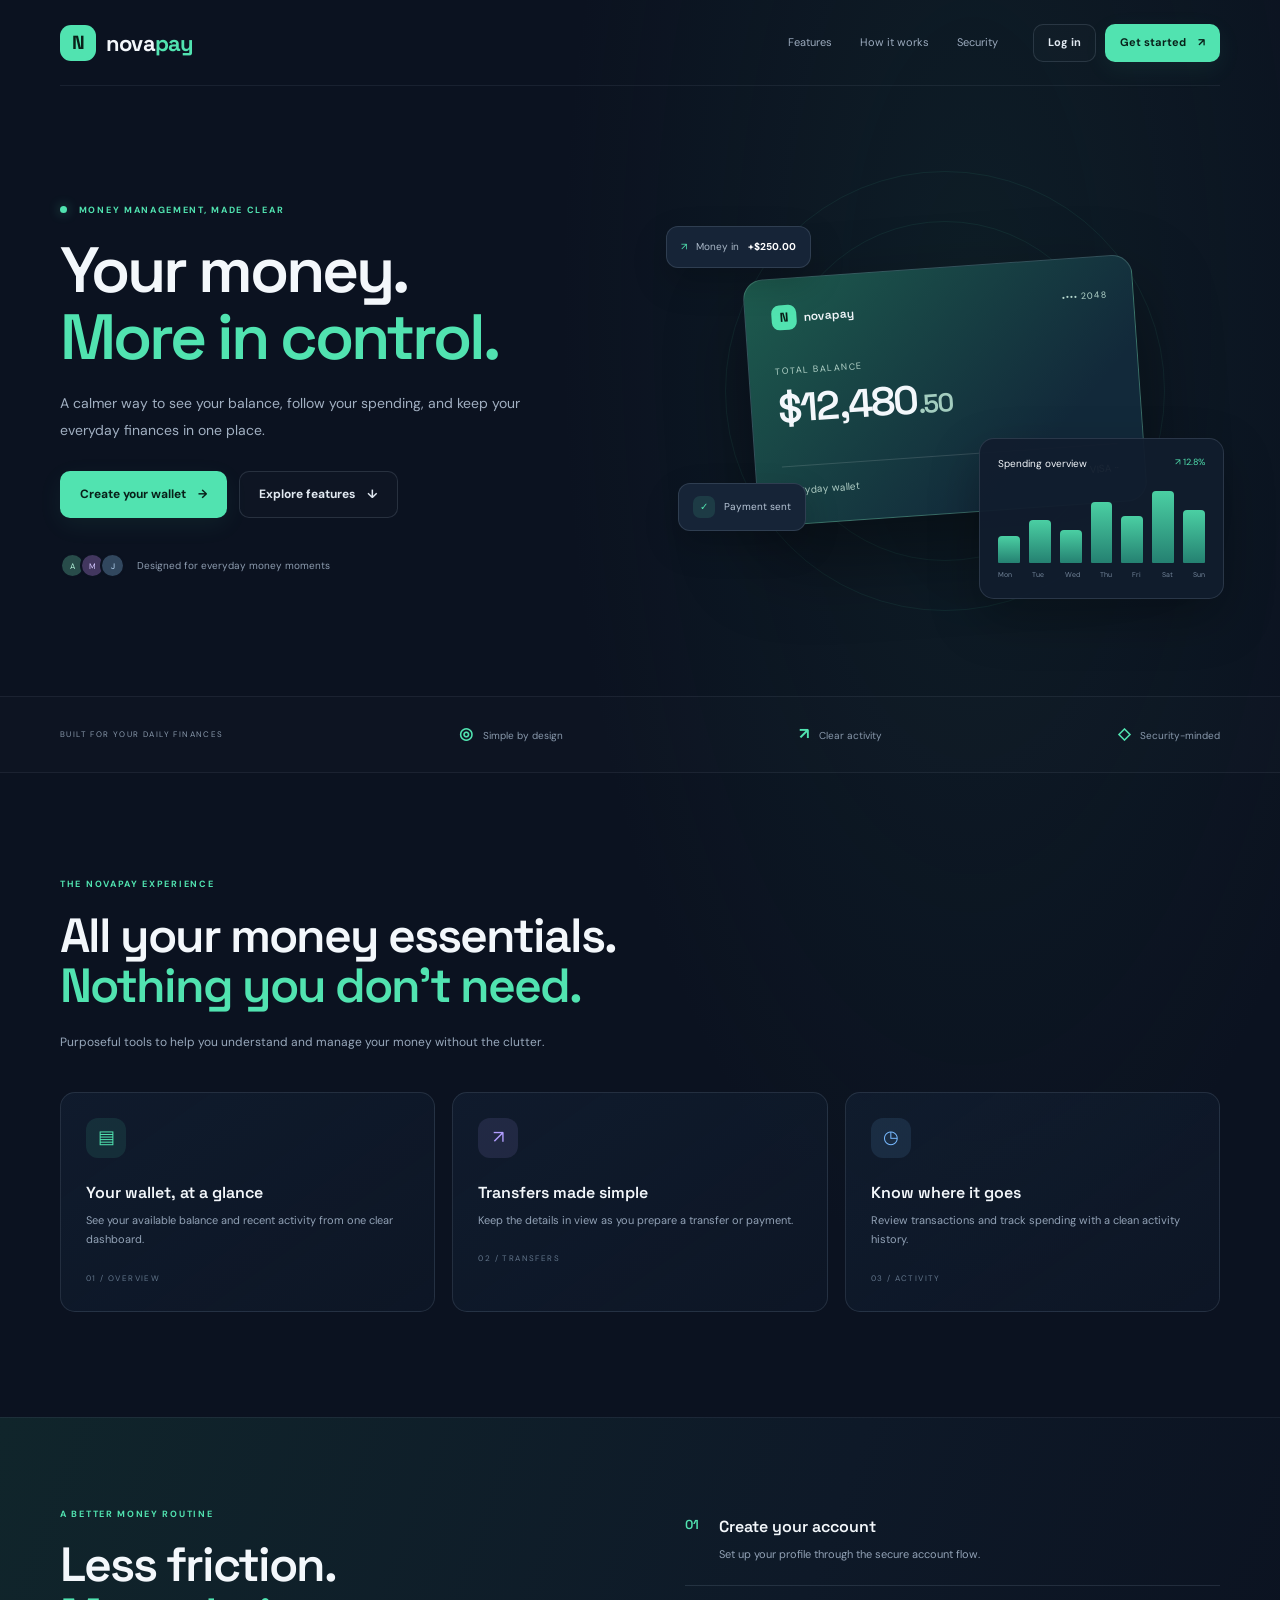
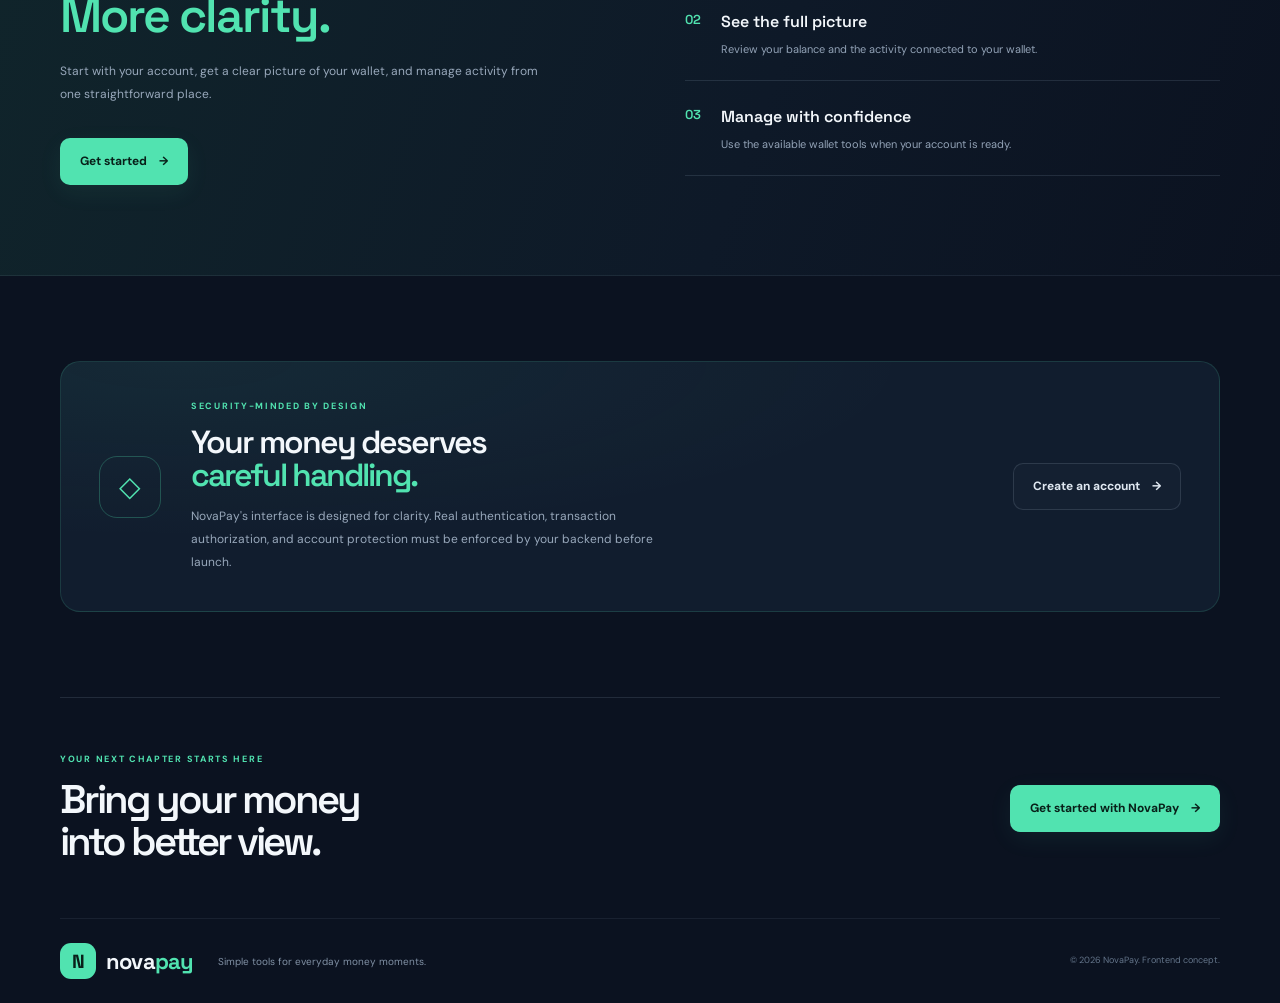
==== index.html @ 2dc11204 "Front end is done i think" ====
<!doctype html>
<html lang="en">
<head>
<meta charset="utf-8"><meta name="viewport" content="width=device-width, initial-scale=1">
<meta name="theme-color" content="#0b1220">
<meta name="description" content="NovaPay — a clearer view of your money.">
<title>NovaPay — Your money, in better view</title>
<link rel="preconnect" href="https://fonts.googleapis.com"><link rel="preconnect" href="https://fonts.gstatic.com" crossorigin>
<link href="https://fonts.googleapis.com/css2?family=DM+Sans:wght@400;500;600;700&family=Space+Grotesk:wght@400;500;600;700&display=swap" rel="stylesheet">
<link rel="stylesheet" href="/style/styles.css">
</head>
<body class="landing-body">
<header class="site-header wrap">
  <a class="brand" href="index.html"><span class="brand-mark">N</span><span>nova<span class="brand-accent">pay</span></span></a>
  <button class="mobile-menu" id="mobileMenu" aria-label="Toggle navigation" aria-expanded="false">☰</button>
  <nav class="site-nav" id="siteNav"><a href="#features">Features</a><a href="#how-it-works">How it works</a><a href="#security">Security</a></nav>
  <div class="header-actions"><a class="btn btn-ghost btn-small" href="/pages/auth.html">Log in</a><a class="btn btn-primary btn-small" href="/pages/auth.html">Get started <span>↗</span></a></div>
</header>
<main>
<section class="hero wrap">
  <div class="hero-copy">
    <div class="eyebrow"><span class="live-dot"></span> MONEY MANAGEMENT, MADE CLEAR</div>
    <h1>Your money.<br><span>More in control.</span></h1>
    <p class="hero-lead">A calmer way to see your balance, follow your spending, and keep your everyday finances in one place.</p>
    <div class="hero-actions"><a class="btn btn-primary" href="auth.html?mode=signup">Create your wallet <span>→</span></a><a class="btn btn-ghost" href="#features">Explore features <span>↓</span></a></div>
    <div class="hero-proof"><div class="avatar-stack"><i>A</i><i>M</i><i>J</i></div><span>Designed for everyday money moments</span></div>
  </div>
  <div class="hero-art" aria-label="Wallet dashboard preview">
    <div class="orbit orbit-a"></div><div class="orbit orbit-b"></div>
    <div class="float-chip chip-one">↗ <span>Money in</span><b>+$250.00</b></div>
    <div class="wallet-preview">
      <div class="wallet-head"><span class="mini-brand"><span class="brand-mark small">N</span> novapay</span><span class="card-chip">•••• 2048</span></div>
      <div class="wallet-label">TOTAL BALANCE</div><div class="wallet-amount">$12,480<span>.50</span></div>
      <div class="wallet-card-bottom"><span>Everyday wallet</span><span>VISA ··</span></div>
    </div>
    <div class="spending-card"><div class="spending-head"><span>Spending overview</span><span class="trend-up">↗ 12.8%</span></div><div class="spending-bars"><i style="height:35%"></i><i style="height:55%"></i><i style="height:42%"></i><i style="height:78%"></i><i style="height:60%"></i><i style="height:92%"></i><i style="height:68%"></i></div><div class="spending-foot"><span>Mon</span><span>Tue</span><span>Wed</span><span>Thu</span><span>Fri</span><span>Sat</span><span>Sun</span></div></div>
    <div class="float-chip chip-two"><span class="tiny-check">✓</span><span>Payment sent</span></div>
  </div>
</section>
<section class="trust-strip"><div class="wrap trust-inner"><span>BUILT FOR YOUR DAILY FINANCES</span><div><b>◎</b> Simple by design</div><div><b>↗</b> Clear activity</div><div><b>◇</b> Security-minded</div></div></section>
<section class="section wrap" id="features">
  <div class="section-heading"><div class="eyebrow">THE NOVAPAY EXPERIENCE</div><h2>All your money essentials.<br><span>Nothing you don't need.</span></h2><p>Purposeful tools to help you understand and manage your money without the clutter.</p></div>
  <div class="feature-grid">
    <article class="feature-card"><div class="feature-icon mint">▤</div><h3>Your wallet, at a glance</h3><p>See your available balance and recent activity from one clear dashboard.</p><span class="feature-number">01 / OVERVIEW</span></article>
    <article class="feature-card"><div class="feature-icon violet">↗</div><h3>Transfers made simple</h3><p>Keep the details in view as you prepare a transfer or payment.</p><span class="feature-number">02 / TRANSFERS</span></article>
    <article class="feature-card"><div class="feature-icon blue">◷</div><h3>Know where it goes</h3><p>Review transactions and track spending with a clean activity history.</p><span class="feature-number">03 / ACTIVITY</span></article>
  </div>
</section>
<section class="how-section" id="how-it-works"><div class="wrap how-grid"><div><div class="eyebrow">A BETTER MONEY ROUTINE</div><h2>Less friction.<br><span>More clarity.</span></h2><p>Start with your account, get a clear picture of your wallet, and manage activity from one straightforward place.</p><a class="btn btn-primary" href="auth.html?mode=signup">Get started <span>→</span></a></div><div class="steps"><div class="step"><span>01</span><div><h3>Create your account</h3><p>Set up your profile through the secure account flow.</p></div></div><div class="step"><span>02</span><div><h3>See the full picture</h3><p>Review your balance and the activity connected to your wallet.</p></div></div><div class="step"><span>03</span><div><h3>Manage with confidence</h3><p>Use the available wallet tools when your account is ready.</p></div></div></div></div></section>
<section class="security-section wrap" id="security"><div class="security-panel"><div class="security-symbol">◇</div><div><div class="eyebrow">SECURITY-MINDED BY DESIGN</div><h2>Your money deserves<br><span>careful handling.</span></h2><p>NovaPay's interface is designed for clarity. Real authentication, transaction authorization, and account protection must be enforced by your backend before launch.</p></div><a class="btn btn-ghost" href="auth.html?mode=signup">Create an account <span>→</span></a></div></section>
<section class="cta-section wrap"><div><div class="eyebrow">YOUR NEXT CHAPTER STARTS HERE</div><h2>Bring your money<br>into better view.</h2></div><a class="btn btn-primary" href="auth.html?mode=signup">Get started with NovaPay <span>→</span></a></section>
</main>
<footer class="site-footer wrap"><a class="brand" href="index.html"><span class="brand-mark">N</span><span>nova<span class="brand-accent">pay</span></span></a><p>Simple tools for everyday money moments.</p><span>© <span data-year></span> NovaPay. Frontend concept.</span></footer>
<script>document.querySelectorAll("[data-year]").forEach(n=>n.textContent=new Date().getFullYear());const menu=document.querySelector("#mobileMenu"),nav=document.querySelector("#siteNav");menu?.addEventListener("click",()=>{const open=nav.classList.toggle("open");menu.setAttribute("aria-expanded",String(open));});</script>
</body></html>
---- style/styles.css ----
/* NovaPay shared UI — dark fintech */
:root{color-scheme:dark;--bg:#0b1220;--panel:#111d2e;--panel2:#142338;--line:rgba(185,204,228,.13);--text:#f3f7fb;--muted:#91a0b3;--mint:#51e3b0;--violet:#b29eff;--blue:#78baff;--font:"DM Sans",sans-serif;--display:"Space Grotesk",sans-serif}
*{box-sizing:border-box}html{scroll-behavior:smooth;background:var(--bg)}body{margin:0;background:var(--bg);color:var(--text);font:14px/1.55 var(--font)}a{color:inherit;text-decoration:none}button,input,textarea,select{font:inherit}button{cursor:pointer}button:focus-visible,a:focus-visible,input:focus-visible,select:focus-visible,textarea:focus-visible{outline:2px solid var(--mint);outline-offset:3px}p{margin-top:0}.wrap{width:min(1160px,calc(100% - 48px));margin-inline:auto}.brand{display:inline-flex;align-items:center;gap:10px;font:700 22px var(--display);letter-spacing:-.8px;white-space:nowrap}.brand-mark{display:grid;place-items:center;width:36px;height:36px;border-radius:11px;background:var(--mint);color:#092019;font:700 19px var(--display)}.brand-mark.small{width:25px;height:25px;border-radius:8px;font-size:13px}.brand-accent,.accent{color:var(--mint)}.btn{display:inline-flex;align-items:center;justify-content:center;gap:12px;min-height:47px;padding:0 19px;border:1px solid transparent;border-radius:10px;font-size:12px;font-weight:700;transition:transform .2s,background .2s,border-color .2s}.btn:hover{transform:translateY(-1px)}.btn-primary{background:var(--mint);color:#082019;box-shadow:0 7px 24px #51e3b012}.btn-primary:hover{background:#75f0c6}.btn-ghost{border-color:#b9cce426;background:#ffffff04;color:#e0e8f1}.btn-ghost:hover{border-color:#51e3b066;background:#51e3b00b}.btn-small{min-height:38px;padding-inline:14px;font-size:11px}.btn-full{width:100%}.eyebrow{color:var(--mint);font-size:9px;font-weight:700;letter-spacing:1.7px}.live-dot{display:inline-block;width:7px;height:7px;margin-right:8px;border-radius:50%;background:var(--mint);box-shadow:0 0 12px #51e3b077}.muted{color:var(--muted)}.small{font-size:9px}.grow{flex:1;min-width:0}.thin-line{height:1px;background:var(--line);margin:18px 0}.positive{color:var(--mint)!important}
/* Landing */
.landing-body{background:radial-gradient(ellipse at 76% 12%,#1a4a4033,transparent 30%),var(--bg)}.site-header{display:flex;align-items:center;gap:35px;min-height:86px;border-bottom:1px solid #b9cce414}.site-nav{display:flex;align-items:center;gap:28px;margin-left:auto}.site-nav a{color:#9baabd;font-size:11px}.site-nav a:hover{color:#fff}.header-actions{display:flex;gap:9px}.mobile-menu{display:none;border:0;background:transparent;color:white;font-size:20px}.hero{display:grid;grid-template-columns:1fr 1fr;align-items:center;gap:60px;min-height:610px;padding-block:75px}.hero-copy{position:relative;z-index:1}.hero h1,.section-heading h2,.how-grid h2,.security-panel h2,.cta-section h2{margin:19px 0;font:600 clamp(43px,5vw,67px)/1.05 var(--display);letter-spacing:-3px}.hero h1 span,.section-heading h2 span,.how-grid h2 span,.security-panel h2 span{color:var(--mint)}.hero-lead{max-width:470px;color:#a1afc1;font-size:14px;line-height:1.9}.hero-actions{display:flex;flex-wrap:wrap;gap:12px;margin-top:28px}.hero-proof{display:flex;align-items:center;gap:12px;margin-top:35px;color:#8d9caf;font-size:10px}.avatar-stack{display:flex;padding-left:5px}.avatar-stack i{display:grid;place-items:center;width:25px;height:25px;margin-left:-5px;border:2px solid var(--bg);border-radius:50%;background:#284c4a;color:#b8f7df;font-size:8px;font-style:normal}.avatar-stack i:nth-child(2){background:#42375f;color:#d4c8ff}.avatar-stack i:nth-child(3){background:#31475e;color:#c2e2ff}.hero-art{position:relative;min-height:420px;display:flex;align-items:center;justify-content:center}.orbit{position:absolute;border:1px solid #51e3b014;border-radius:50%;aspect-ratio:1}.orbit-a{width:440px}.orbit-b{width:340px}.wallet-preview{position:relative;z-index:2;width:min(390px,90%);padding:26px;border:1px solid #beffea30;border-radius:20px;background:linear-gradient(135deg,#1d5b4e,#12293a 75%);box-shadow:0 35px 80px #0006;transform:rotate(-4deg)}.wallet-head,.wallet-card-bottom,.spending-head{display:flex;align-items:center;justify-content:space-between}.mini-brand{display:flex;align-items:center;gap:7px;font:600 12px var(--display)}.card-chip{color:#b5d7cd;font-size:9px;letter-spacing:1px}.wallet-label{margin-top:35px;color:#b2d2c8;font-size:9px;letter-spacing:1.5px}.wallet-amount{margin-top:4px;font:600 40px var(--display);letter-spacing:-1.7px}.wallet-amount span{color:#a3cdbf;font-size:26px}.wallet-card-bottom{margin-top:32px;padding-top:16px;border-top:1px solid #ffffff22;color:#b1cfc6;font-size:10px}.spending-card{position:absolute;z-index:3;right:-4px;bottom:2px;width:245px;padding:17px 18px;border:1px solid #b9cce426;border-radius:15px;background:#111d2ef2;box-shadow:0 20px 50px #0004}.spending-head{font-size:10px}.trend-up{color:var(--mint);font-size:9px}.spending-bars{display:flex;align-items:end;gap:9px;height:78px;margin-top:14px}.spending-bars i{flex:1;border-radius:4px 4px 1px 1px;background:linear-gradient(#51e3b0,#278c79);opacity:.9}.spending-foot{display:flex;justify-content:space-between;margin-top:7px;color:#73859a;font-size:7px}.float-chip{position:absolute;z-index:4;display:flex;align-items:center;gap:9px;padding:12px 14px;border:1px solid #b9cce426;border-radius:12px;background:#162437;box-shadow:0 14px 35px #0003;font-size:10px}.chip-one{top:45px;left:-4px;color:var(--mint)}.chip-one span{color:#aab8c8}.chip-one b{color:#fff}.chip-two{bottom:70px;left:8px;color:#b9c7d8}.tiny-check{display:grid;place-items:center;width:22px;height:22px;border-radius:7px;background:#51e3b01f;color:var(--mint)}.trust-strip{border-block:1px solid #b9cce414;background:#ffffff02}.trust-inner{display:flex;align-items:center;justify-content:space-between;gap:20px;min-height:75px;color:#8999ac;font-size:10px}.trust-inner>span{font-size:8px;letter-spacing:1.4px}.trust-inner b{margin-right:7px;color:var(--mint);font-size:16px}.section{padding-block:105px}.section-heading{max-width:620px;margin-bottom:38px}.section-heading h2,.how-grid h2,.security-panel h2{font-size:clamp(34px,4vw,48px);letter-spacing:-2px}.section-heading p,.how-grid>div>p,.security-panel p{max-width:500px;color:#98a8bb;font-size:12px;line-height:1.9}.feature-grid{display:grid;grid-template-columns:repeat(3,1fr);gap:17px}.feature-card{min-height:220px;padding:25px;border:1px solid var(--line);border-radius:15px;background:linear-gradient(145deg,#14233888,#111d2e66)}.feature-icon{display:grid;place-items:center;width:40px;height:40px;margin-bottom:24px;border-radius:12px;font-size:18px}.mint{background:#51e3b01b;color:var(--mint)}.violet{background:#b29eff1d;color:var(--violet)}.blue{background:#78baff1c;color:var(--blue)}.feature-card h3,.step h3{margin:0 0 8px;font:600 16px var(--display)}.feature-card p,.step p{color:#92a2b6;font-size:11px;line-height:1.8}.feature-number{display:block;margin-top:22px;color:#62758a;font-size:8px;letter-spacing:1.4px}.how-section{padding-block:90px;background:linear-gradient(110deg,#10252b,#0e1928 60%,#0b1220);border-block:1px solid #b9cce414}.how-grid{display:grid;grid-template-columns:1fr 1fr;gap:90px;align-items:center}.how-grid>div>.btn{margin-top:20px}.steps{display:grid;gap:25px}.step{display:flex;gap:20px;padding-bottom:20px;border-bottom:1px solid var(--line)}.step>span{color:var(--mint);font:600 13px var(--display)}.step p{margin-bottom:0}.security-section{padding-block:85px}.security-panel{display:flex;align-items:center;gap:30px;padding:38px;border:1px solid #51e3b025;border-radius:20px;background:radial-gradient(ellipse at 10% 0%,#51e3b010,transparent 50%),#111d2e}.security-symbol{display:grid;place-items:center;flex:0 0 62px;height:62px;border:1px solid #51e3b044;border-radius:18px;color:var(--mint);font-size:28px}.security-panel>div:nth-child(2){flex:1}.security-panel h2{margin:12px 0;font-size:32px}.security-panel p{margin-bottom:0}.security-panel>.btn{white-space:nowrap}.cta-section{display:flex;align-items:center;justify-content:space-between;gap:30px;padding-block:55px;border-top:1px solid var(--line)}.cta-section h2{margin:12px 0 0;font-size:40px}.site-footer{display:flex;align-items:center;gap:25px;min-height:85px;border-top:1px solid #b9cce414}.site-footer p{margin:0;color:#8191a5;font-size:10px}.site-footer>span{margin-left:auto;color:#64758a;font-size:9px}
/* Auth */
.auth-body{min-height:100vh;background:radial-gradient(ellipse at 20% 30%,#1c4a402b,transparent 35%),var(--bg)}.auth-layout{display:grid;grid-template-columns:minmax(350px,.9fr) 1.1fr;min-height:100vh}.auth-aside{position:relative;display:flex;flex-direction:column;justify-content:space-between;overflow:hidden;padding:38px clamp(28px,5vw,76px);border-right:1px solid var(--line);background:linear-gradient(145deg,#10252b,#0e1928 58%,#0b1220)}.auth-aside:after{content:"";position:absolute;width:420px;height:420px;right:-260px;top:25%;border:1px solid #51e3b018;border-radius:50%;box-shadow:0 0 0 60px #51e3b006,0 0 0 120px #51e3b004}.auth-aside-copy{position:relative;z-index:1;margin:55px 0 30px}.auth-aside h1{margin:20px 0;font:600 clamp(38px,4.1vw,55px)/1.07 var(--display);letter-spacing:-2.5px}.auth-aside h1 span{color:var(--mint)}.auth-aside-copy p{max-width:340px;color:#9aaabd;font-size:12px;line-height:1.9}.auth-preview{position:relative;z-index:1;max-width:430px;width:100%;margin:0 auto 25px;padding:22px;border:1px solid #beffea2a;border-radius:17px;background:linear-gradient(135deg,#1c5b4db3,#112230e6);box-shadow:0 25px 70px #0003}.preview-row{display:flex;align-items:center;justify-content:space-between;color:#c6e9dd;font-size:8px;font-weight:700;letter-spacing:1.2px}.demo-tag{padding:4px 7px;border:1px solid #ffffff1a;border-radius:20px;color:#9eb5ae;font-size:7px}.small-gap{margin-top:24px;color:#a6c7bd;font-size:10px}.preview-balance{margin-top:4px;font:600 33px var(--display);letter-spacing:-1.4px}.preview-balance span{color:#9bcbbb;font-size:22px}.transaction-row{display:flex;align-items:center;gap:10px;padding:10px 0}.round-icon{display:grid;place-items:center;width:31px;height:31px;border-radius:9px;font-size:15px}.round-icon.green{background:#51e3b01e;color:var(--mint)}.round-icon.purple{background:#b29eff20;color:#c0adff}.transaction-row b,.transaction-row small,.aside-note b,.aside-note small{display:block}.transaction-row b{font-size:10px}.transaction-row small{margin-top:2px;color:#8fa69f;font-size:8px}.transaction-row strong{font-size:10px}.aside-note{position:relative;z-index:1;display:flex;align-items:center;gap:10px}.verified{display:grid;place-items:center;width:30px;height:30px;border:1px solid #51e3b044;border-radius:50%;color:var(--mint)}.aside-note b{font-size:10px}.aside-note small{margin-top:3px;color:#82958f;font-size:9px}.auth-main{display:flex;flex-direction:column;align-items:center;justify-content:center;padding:35px clamp(22px,5vw,75px) 20px}.auth-top{display:flex;justify-content:space-between;gap:12px;width:100%;max-width:410px;margin:0 auto 24px;color:#8292a7;font-size:9px;font-weight:700;letter-spacing:1.1px}.auth-top a{color:#a6b5c7;font-size:10px;font-weight:500;letter-spacing:0}.auth-box{width:100%;max-width:410px;margin:auto 0}.auth-tabs{display:grid;grid-template-columns:1fr 1fr;gap:5px;padding:5px;margin-bottom:28px;border:1px solid #b9cce414;border-radius:12px;background:#ffffff06}.auth-tab{min-height:39px;border:0;border-radius:8px;background:transparent;color:#8797aa;font-size:11px;font-weight:600}.auth-tab.active{background:#1b2c40;color:#f4f8fc}.auth-box h2{margin:0 0 8px;font:600 32px/1.15 var(--display);letter-spacing:-1.4px}.form-intro{margin-bottom:23px;font-size:11px}.auth-box form>label,.auth-box form>.label-row label{display:block;margin:14px 0 7px;color:#d5deea;font-size:10px;font-weight:600}.label-row{display:flex;align-items:center;justify-content:space-between;margin-top:13px}.label-row label{margin:0 0 7px!important}.text-button{padding:0;border:0;background:transparent;color:var(--mint);font-size:9px;font-weight:600}.text-button:hover{text-decoration:underline}.field{display:flex;align-items:center;gap:10px;min-height:46px;padding:0 12px;border:1px solid #b9cce426;border-radius:9px;background:#ffffff05}.field:focus-within{border-color:#51e3b0a6;box-shadow:0 0 0 3px #51e3b012}.field>span{width:15px;color:#8497ab;text-align:center}.field input{width:100%;min-width:0;border:0;outline:0;background:transparent;color:#f1f6fb;font-size:11px}.field input::placeholder{color:#64758a}.reveal-button{border:0;background:transparent;color:#9baabd;font-size:9px}.check-label{display:flex;align-items:center;gap:9px;margin:16px 0;color:#9baabd;font-size:10px;cursor:pointer}.check-label input{accent-color:var(--mint)}.check-label a{color:var(--mint)}.check-label.terms{align-items:flex-start;line-height:1.7}.check-label.terms input{margin-top:4px}.field-hint{display:block;margin-top:5px;color:#72849a;font-size:9px}.auth-switch{margin:19px 0 0;text-align:center;color:#8e9db0;font-size:10px}.security-caption{display:flex;justify-content:center;gap:7px;margin-top:25px;color:#75869b;font-size:9px}.security-caption:first-letter{color:var(--mint)}.demo-disclaimer{max-width:330px;margin:10px auto 0;text-align:center;color:#63748a;font-size:8px;line-height:1.6}.form-message{display:none;margin-top:11px;padding:10px 12px;border:1px solid #51e3b033;border-radius:8px;background:#51e3b00f;color:#a9f4d8;font-size:10px;line-height:1.6}.form-message.show{display:block}.form-message.error{border-color:#ff838340;background:#ff646410;color:#ffb4b4}.auth-footer{display:flex;justify-content:space-between;gap:15px;width:100%;max-width:410px;margin-top:30px;padding-top:15px;border-top:1px solid #b9cce414;color:#63748a;font-size:9px}.auth-footer span:last-child{margin-left:auto}
/* Dashboard */
.app-body{min-height:100vh;background:#0b1220}.app-shell{display:grid;grid-template-columns:238px minmax(0,1fr);min-height:100vh}.sidebar{position:sticky;top:0;display:flex;flex-direction:column;height:100vh;padding:25px 15px 14px;border-right:1px solid var(--line);background:#0d1726;z-index:20}.sidebar-brand{padding:0 10px 32px;font-size:20px}.workspace-label{padding:0 12px 10px;color:#63758b;font-size:8px;font-weight:700;letter-spacing:1.5px}.side-nav{display:flex;flex-direction:column;gap:4px}.side-link{display:flex;align-items:center;gap:12px;width:100%;min-height:42px;padding:0 12px;border:1px solid transparent;border-radius:9px;background:transparent;color:#93a2b5;text-align:left;font-size:11px}.side-link>span{width:17px;color:#8294a9;text-align:center;font-size:15px}.side-link:hover{background:#ffffff05;color:#fff}.side-link.active{border-color:#51e3b018;background:#51e3b00d;color:var(--mint)}.side-link.active>span{color:var(--mint)}.side-spacer{margin-top:26px}.sidebar-bottom{margin-top:auto}.support-card{margin:0 3px 18px;padding:14px;border:1px solid #b9cce414;border-radius:12px;background:#ffffff03}.support-icon{display:grid;place-items:center;width:27px;height:27px;margin-bottom:10px;border-radius:8px;background:#b29eff1b;color:var(--violet)}.support-card b{font-size:10px}.support-card p{margin:5px 0 10px;color:#8393a7;font-size:9px;line-height:1.7}.support-card button{padding:0;border:0;background:transparent;color:var(--mint);font-size:9px}.profile-mini{display:flex;align-items:center;gap:9px;width:100%;padding:12px 5px;border:0;border-top:1px solid var(--line);background:transparent;color:#e7edf5;text-align:left}.profile-avatar,.top-avatar{display:grid;place-items:center;flex-shrink:0;width:31px;height:31px;border-radius:50%;background:#244d46;color:var(--mint);font-size:10px;font-weight:700}.profile-mini b,.profile-mini small{display:block;overflow:hidden;text-overflow:ellipsis;white-space:nowrap}.profile-mini b{font-size:10px}.profile-mini small{margin-top:2px;color:#718198;font-size:8px}.profile-mini>span:last-child{color:#8292a7}.logout-link{min-height:35px;font-size:10px}.app-main{min-width:0}.app-topbar{position:sticky;top:0;z-index:10;display:flex;align-items:center;justify-content:space-between;min-height:67px;padding:0 32px;border-bottom:1px solid var(--line);background:#0b1220eF;backdrop-filter:blur(16px)}.breadcrumb{color:#8292a7;font-size:10px}.breadcrumb span{padding:0 8px;color:#4e6076}.breadcrumb b{color:#e0e8f1;font-weight:600}.topbar-actions{display:flex;align-items:center;gap:14px}.environment-pill{display:flex;align-items:center;gap:6px;padding:6px 9px;border:1px solid #b9cce41a;border-radius:20px;color:#92a2b6;font-size:7px;font-weight:700;letter-spacing:.8px}.environment-pill i,.status-dot-small{display:inline-block;width:5px;height:5px;border-radius:50%;background:#e8c16b}.icon-button{position:relative;display:grid;place-items:center;width:31px;height:31px;border:1px solid #b9cce41b;border-radius:9px;background:#ffffff03;color:#aab8c9}.notification-dot{position:absolute;top:6px;right:6px;width:5px;height:5px;border-radius:50%;background:var(--mint)}.top-avatar{border:0}.mobile-sidebar-toggle{display:none}.app-content{max-width:1500px;margin:auto;padding:32px}.page-panel{display:none;animation:fadein .2s ease}.page-panel.active{display:block}@keyframes fadein{from{opacity:.5;transform:translateY(3px)}to{opacity:1;transform:translateY(0)}}.page-heading{display:flex;align-items:center;justify-content:space-between;gap:20px;margin-bottom:26px}.page-heading h1{margin:8px 0 5px;font:600 clamp(27px,3vw,34px)/1.15 var(--display);letter-spacing:-1.5px}.page-heading p{margin:0;font-size:11px}.balance-grid{display:grid;grid-template-columns:1.35fr 1fr 1fr;gap:15px}.balance-card,.stat-card,.panel{border:1px solid var(--line);border-radius:14px;background:linear-gradient(145deg,#111d2e,#101a2a)}.main-balance{position:relative;overflow:hidden;min-height:195px;padding:22px;background:radial-gradient(ellipse at 90% 0%,#51e3b020,transparent 45%),linear-gradient(130deg,#143a36,#132538)}.card-label{position:relative;z-index:1;color:#b4c9c4;font-size:8px;font-weight:700;letter-spacing:1.2px}.balance-menu{float:right;color:#abc3ba}.balance-value{position:relative;z-index:1;margin-top:20px;font:600 clamp(28px,3vw,37px) var(--display);letter-spacing:-1.5px}.balance-change{position:relative;z-index:1;display:flex;gap:8px;margin-top:9px;color:#a4bbb4;font-size:9px}.balance-change span:first-child{color:var(--mint)}.balance-card-bottom{position:absolute;z-index:1;right:22px;bottom:19px;left:22px;display:flex;justify-content:space-between;color:#a5bdb5;font-size:9px}.account-chip{letter-spacing:1px}.balance-decoration{position:absolute;right:-55px;bottom:-130px;width:250px;height:250px;border:1px solid #51e3b016;border-radius:50%;box-shadow:0 0 0 30px #51e3b008,0 0 0 60px #51e3b005}.stat-card{position:relative;overflow:hidden;min-height:195px;padding:20px}.stat-top{display:flex;align-items:center;justify-content:space-between;color:#9baabd;font-size:10px}.stat-icon{display:grid;place-items:center;width:30px;height:30px;border-radius:9px;font-size:15px}.stat-card>strong{display:block;margin-top:20px;font:600 25px var(--display);letter-spacing:-.8px}.stat-foot{margin-top:6px;color:#7e8ea2;font-size:8px}.stat-foot.positive{color:var(--mint)}.stat-foot span{color:#7e8ea2}.mini-chart{position:absolute;right:18px;bottom:17px;left:18px;display:flex;align-items:end;gap:7px;height:36px;opacity:.75}.mini-chart i{flex:1;border-radius:3px 3px 0 0}.bars-in i{background:#51e3b0}.bars-out i{background:#b29eff}.content-grid{display:grid;grid-template-columns:minmax(0,1.55fr) minmax(260px,.9fr);gap:15px;margin-top:17px}.panel{padding:21px}.panel-heading{display:flex;align-items:center;justify-content:space-between;gap:15px;margin-bottom:17px}.panel-heading h2,.transfer-summary h2,.help-card h2{margin:0;font:600 15px var(--display);letter-spacing:-.3px}.panel-heading p{margin:4px 0 0;color:#7f90a5;font-size:9px}.text-button{border:0;background:transparent;color:var(--mint);font-size:9px;font-weight:600}.recent-row{display:flex;align-items:center;gap:11px;padding:13px 0;border-bottom:1px solid #b9cce40d}.recent-row:last-child{border-bottom:0}.transaction-icon{display:grid;place-items:center;flex-shrink:0;width:33px;height:33px;border-radius:10px;font-size:14px}.transaction-icon.income{background:#51e3b017;color:var(--mint)}.transaction-icon.expense{background:#b29eff17;color:var(--violet)}.transaction-desc{flex:1;min-width:0}.transaction-desc b,.transaction-desc small{display:block;overflow:hidden;text-overflow:ellipsis;white-space:nowrap}.transaction-desc b{font-size:10px}.transaction-desc small{margin-top:3px;color:#78899e;font-size:8px}.transaction-amount{font-size:10px;font-weight:600}.quick-action{display:flex;align-items:center;gap:10px;width:100%;padding:13px 0;border:0;border-bottom:1px solid #b9cce40d;background:transparent;color:#e8eef6;text-align:left}.quick-action:last-of-type{border-bottom:0}.quick-icon{display:grid;place-items:center;width:34px;height:34px;border-radius:10px;font-size:15px}.quick-action b,.quick-action small{display:block}.quick-action b{font-size:10px}.quick-action small{margin-top:3px;color:#7f90a5;font-size:8px}.quick-action>span:last-child{color:#8394a8}.tip-box{display:flex;gap:10px;margin-top:15px;padding:12px;border:1px solid #b29eff1b;border-radius:10px;background:#b29eff08}.tip-box>span{color:var(--violet)}.tip-box b{font-size:9px}.tip-box p{margin:4px 0 0;color:#8f9eb2;font-size:8px;line-height:1.7}.table-panel{padding:0;overflow:hidden}.table-toolbar{display:flex;justify-content:space-between;gap:12px;padding:17px;border-bottom:1px solid var(--line)}.search-field{display:flex;align-items:center;gap:8px;flex:1;max-width:320px;padding:0 11px;border:1px solid #b9cce426;border-radius:8px;background:#ffffff04;color:#8192a7}.search-field input{width:100%;min-width:0;min-height:34px;border:0;outline:0;background:transparent;color:#fff;font-size:10px}.search-field input::placeholder{color:#6e8095}.table-toolbar select{min-width:145px;padding:0 10px;border:1px solid #b9cce426;border-radius:8px;background:#111d2e;color:#dbe4ee;font-size:10px}.table-scroll{overflow-x:auto}table{width:100%;border-collapse:collapse;white-space:nowrap}th{padding:13px 16px;background:#ffffff02;color:#708198;text-align:left;font-size:8px;letter-spacing:1px;font-weight:700}td{padding:13px 16px;border-top:1px solid #b9cce40c;color:#9eacbd;font-size:9px}td b{color:#e6edf5;font-size:10px}.table-transaction{display:flex;align-items:center;gap:10px}.table-transaction small{display:block;margin-top:3px;color:#6e8095;font-size:8px}.align-right{text-align:right}.amount-cell{font-weight:700}.status-badge{display:inline-block;padding:4px 7px;border-radius:20px;background:#ffffff09;color:#b1bfce;font-size:8px}.status-badge.completed{background:#51e3b013;color:var(--mint)}.status-badge.pending{background:#e8c16b14;color:#e8c16b}.empty-state{padding:35px;text-align:center;color:#8091a5;font-size:11px}.transfer-layout,.settings-layout,.cards-layout,.help-grid{display:grid;grid-template-columns:minmax(0,1.3fr) minmax(270px,.8fr);align-items:start;gap:16px}.transfer-form label,.settings-form label,.help-card label{display:block;margin:15px 0 7px;color:#cbd6e4;font-size:10px;font-weight:600}.standard-input{width:100%;min-height:42px;padding:10px 12px;border:1px solid #b9cce426;border-radius:9px;background:#0d1726;color:#eaf0f7;font-size:10px;outline:none}.standard-input:focus{border-color:#51e3b0a6;box-shadow:0 0 0 3px #51e3b012}.standard-input::placeholder{color:#63758a}.standard-input option{background:#111d2e}.standard-input.compact{width:auto;min-width:110px;min-height:34px;padding:6px}.transfer-form textarea,.help-card textarea{resize:vertical}.form-section-heading{display:flex;gap:12px;align-items:center;margin-bottom:20px}.step-count{display:grid;place-items:center;width:33px;height:33px;border-radius:10px;background:#51e3b017;color:var(--mint);font:600 11px var(--display)}.form-section-heading h2{margin:0;font:600 15px var(--display)}.form-section-heading p{margin:4px 0 0;color:#8091a5;font-size:9px}.two-fields{display:grid;grid-template-columns:1fr 1fr;gap:12px}.transfer-warning{display:flex;gap:9px;margin:18px 0;padding:12px;border:1px solid #e8c16b20;border-radius:9px;background:#e8c16b08;color:#e8c16b}.transfer-warning p{margin:0;color:#a6b2c2;font-size:9px;line-height:1.7}.transfer-warning>span{font-size:14px}.transfer-summary{padding:22px}.summary-icon{display:grid;place-items:center;width:38px;height:38px;margin-bottom:15px;border-radius:11px;background:#51e3b018;color:var(--mint);font-size:18px}.transfer-summary>p{margin:6px 0 24px;font-size:9px}.summary-line{display:flex;justify-content:space-between;gap:15px;padding:12px 0;color:#8393a7;font-size:9px}.summary-line b{max-width:60%;overflow-wrap:anywhere;color:#e3eaf3;text-align:right;font-size:9px}.summary-line.total b{color:var(--mint);font-size:15px}.summary-disclaimer{margin-top:17px!important;color:#6e8095;font-size:8px!important;line-height:1.8}.payment-card{position:relative;overflow:hidden;min-height:230px;padding:23px;border:1px solid #beffea2b;border-radius:18px;background:linear-gradient(130deg,#1d5b4e,#12293a 75%);box-shadow:0 25px 55px #0003}.payment-card-top,.payment-card-bottom{position:relative;z-index:1;display:flex;align-items:center;justify-content:space-between}.payment-card-top>span:last-child{color:#b7d6cd;font-size:20px}.payment-chip{position:relative;z-index:1;width:35px;height:26px;margin-top:28px;border:1px solid #d9eee35c;border-radius:6px;background:linear-gradient(135deg,#d8c99a66,#ffffff10)}.payment-number{position:relative;z-index:1;margin-top:14px;font:500 14px var(--display);letter-spacing:1.1px}.payment-card-bottom{margin-top:18px}.payment-card-bottom small,.payment-card-bottom b{display:block}.payment-card-bottom small{color:#9fc3b7;font-size:7px;letter-spacing:1px}.payment-card-bottom b{margin-top:4px;font-size:9px;letter-spacing:.5px}.visa-word{font:700 24px var(--display);font-style:italic}.card-glow{position:absolute;right:-65px;bottom:-140px;width:260px;height:260px;border:1px solid #51e3b020;border-radius:50%;box-shadow:0 0 0 30px #51e3b008,0 0 0 60px #51e3b006}.card-details .transfer-warning{margin-bottom:0}.settings-form,.preferences-panel{padding:22px}.settings-row{display:flex;align-items:center;justify-content:space-between;gap:16px;padding:15px 0;border-bottom:1px solid #b9cce40e;color:#a2b0c1;font-size:10px}.settings-row:last-child{border-bottom:0}.settings-row b{color:#e3eaf3;font-size:10px}.settings-row small{display:block;margin-top:4px;color:#75869b;font-size:8px}.settings-row .status-dot-small{margin-right:5px;background:var(--mint)}.toggle{position:relative;display:inline-block;flex-shrink:0;width:34px;height:19px;margin:0!important}.toggle input{width:0;height:0;opacity:0}.toggle span{position:absolute;inset:0;border-radius:20px;background:#344257;cursor:pointer;transition:.2s}.toggle span:before{position:absolute;content:"";width:13px;height:13px;left:3px;top:3px;border-radius:50%;background:#fff;transition:.2s}.toggle input:checked+span{background:#278d70}.toggle input:checked+span:before{transform:translateX(15px)}.help-card{padding:23px}.help-icon{display:grid;place-items:center;width:39px;height:39px;margin-bottom:15px;border-radius:11px;font-size:17px}.help-card>p{margin:7px 0 20px;color:#91a0b3;font-size:10px;line-height:1.8}.help-card details{padding:13px 0;border-top:1px solid #b9cce414;color:#cbd6e4;font-size:10px}.help-card summary{cursor:pointer}.help-card details p{margin:10px 0 0;color:#91a0b3;font-size:9px;line-height:1.8}.toast{position:fixed;right:25px;bottom:25px;z-index:50;max-width:min(390px,calc(100% - 35px));padding:13px 16px;border:1px solid #51e3b033;border-radius:10px;background:#142338;color:#dbe6f1;font-size:10px;box-shadow:0 14px 40px #0005;opacity:0;pointer-events:none;transform:translateY(8px);transition:.2s}.toast.show{opacity:1;transform:translateY(0)}
@media(max-width:1100px){.auth-layout{grid-template-columns:minmax(300px,.8fr) 1.2fr}.auth-aside{padding-inline:30px}.app-shell{grid-template-columns:210px minmax(0,1fr)}.app-content{padding:25px}.balance-grid{grid-template-columns:1fr 1fr}.main-balance{grid-column:1/-1;min-height:175px}.hero{gap:30px}.spending-card{right:-10px}.security-panel{flex-wrap:wrap}.security-panel>div:nth-child(2){min-width:65%}}
@media(max-width:800px){.site-header{min-height:72px;gap:14px}.mobile-menu{display:block;margin-left:auto}.site-nav{position:absolute;top:68px;right:24px;left:24px;z-index:15;display:none;align-items:stretch;gap:0;padding:8px;border:1px solid var(--line);border-radius:12px;background:#111d2e}.site-nav.open{display:flex;flex-direction:column}.site-nav a{padding:12px}.header-actions{gap:6px}.header-actions .btn{padding-inline:10px}.hero{grid-template-columns:1fr;padding-block:55px;gap:20px}.hero-copy{max-width:650px}.hero-art{min-height:380px;max-width:600px;width:100%;margin:auto}.trust-inner{flex-wrap:wrap;justify-content:flex-start;padding-block:17px}.trust-inner>span{width:100%}.how-grid{gap:35px}.security-panel{padding:27px}.security-symbol{display:none}.security-panel>div:nth-child(2){min-width:0}.security-panel>.btn{margin-left:0}.auth-layout{grid-template-columns:1fr}.auth-aside{display:none}.auth-main{min-height:100vh;padding:25px 22px 18px}.auth-box{margin:auto 0}.app-shell{grid-template-columns:1fr}.sidebar{position:fixed;left:0;top:0;width:245px;transform:translateX(-105%);transition:transform .22s;box-shadow:15px 0 40px #0005}.sidebar.open{transform:translateX(0)}.mobile-sidebar-toggle{display:grid}.app-topbar{padding-inline:20px}.app-content{padding:23px 20px}.content-grid{grid-template-columns:1fr}.transfer-layout,.settings-layout,.cards-layout,.help-grid{grid-template-columns:1fr}.transfer-summary{order:-1}.support-card{margin-top:20px}}
@media(max-width:560px){.wrap{width:calc(100% - 34px)}.brand{font-size:20px}.brand-mark{width:32px;height:32px}.header-actions .btn-ghost{display:none}.hero h1{font-size:46px}.hero-art{min-height:325px}.wallet-preview{padding:20px}.wallet-amount{font-size:34px}.spending-card{right:-3px;bottom:0;width:210px}.chip-one{top:15px;left:-5px}.chip-two{bottom:75px;left:-3px}.section{padding-block:70px}.feature-grid{grid-template-columns:1fr}.feature-card{min-height:auto}.feature-card p{max-width:350px}.how-section{padding-block:65px}.how-grid{grid-template-columns:1fr;gap:40px}.security-section{padding-block:55px}.security-panel{display:block;padding:24px}.security-panel h2{font-size:29px}.security-panel>.btn{margin-top:20px}.cta-section{align-items:flex-start;flex-direction:column;padding-block:40px}.cta-section h2{font-size:35px}.site-footer{flex-wrap:wrap;gap:10px;padding-block:20px}.site-footer p{width:100%;order:3}.site-footer>span{margin-left:auto}.auth-main{padding-inline:18px}.auth-top{font-size:8px}.auth-top a{font-size:9px}.app-topbar{min-height:59px;padding-inline:13px}.app-content{padding:20px 13px}.environment-pill{display:none}.topbar-actions{gap:8px}.page-heading{align-items:flex-start;flex-direction:column;gap:13px}.page-heading>.btn{align-self:stretch}.balance-grid{grid-template-columns:1fr}.main-balance{grid-column:auto}.stat-card{min-height:155px}.content-grid{margin-top:13px}.panel{padding:16px}.table-toolbar{flex-direction:column}.search-field{max-width:none}.table-toolbar select{min-height:35px}.two-fields{grid-template-columns:1fr}.transfer-summary{order:0}.payment-card{min-height:215px}.settings-row{align-items:flex-start}.app-topbar .breadcrumb{font-size:9px}}
@media(prefers-reduced-motion:reduce){*,*::before,*::after{scroll-behavior:auto!important;animation-duration:.01ms!important;transition-duration:.01ms!important}}
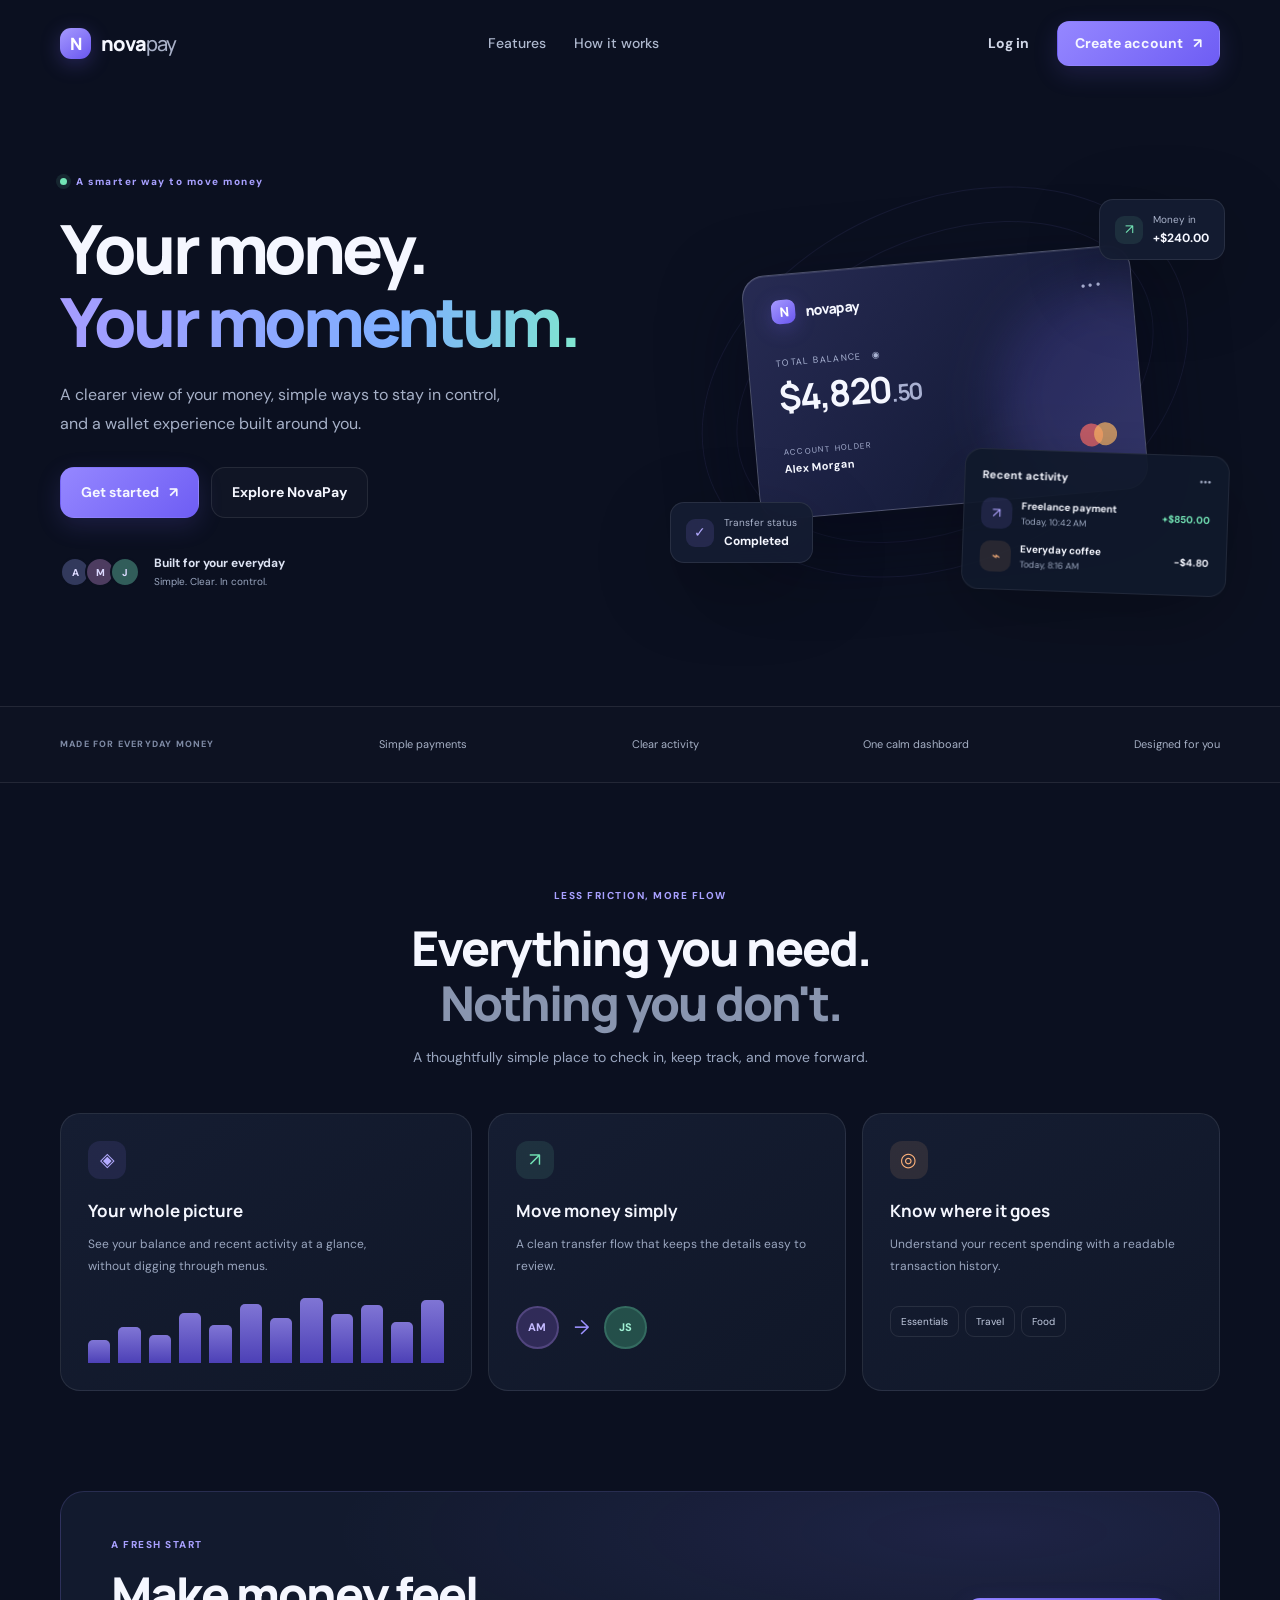
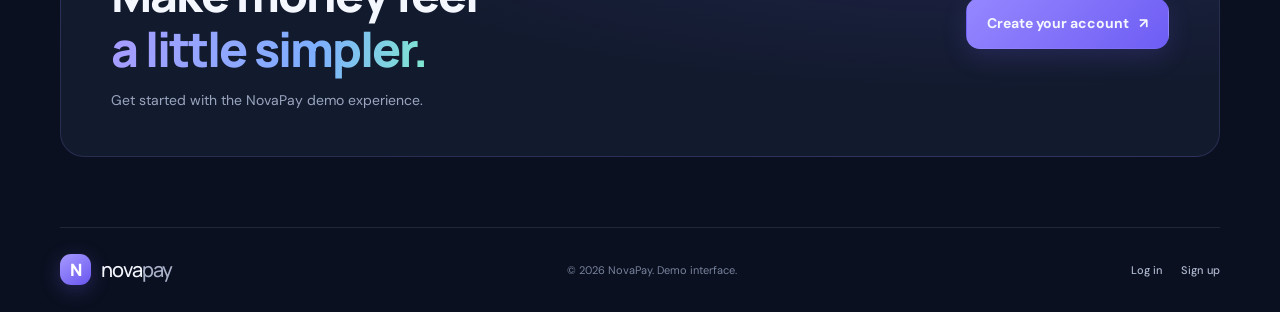
==== commit 63870c8e: "meow" ====
--- a/index.html
+++ b/index.html
@@ -1,55 +1,53 @@
 <!doctype html>
 <html lang="en">
 <head>
-<meta charset="utf-8"><meta name="viewport" content="width=device-width, initial-scale=1">
-<meta name="theme-color" content="#0b1220">
-<meta name="description" content="NovaPay — a clearer view of your money.">
-<title>NovaPay — Your money, in better view</title>
-<link rel="preconnect" href="https://fonts.googleapis.com"><link rel="preconnect" href="https://fonts.gstatic.com" crossorigin>
-<link href="https://fonts.googleapis.com/css2?family=DM+Sans:wght@400;500;600;700&family=Space+Grotesk:wght@400;500;600;700&display=swap" rel="stylesheet">
-<link rel="stylesheet" href="/style/styles.css">
+  <meta charset="utf-8"><meta name="viewport" content="width=device-width, initial-scale=1">
+  <meta name="theme-color" content="#0b1020">
+  <title>NovaPay — Money, made clearer</title>
+  <link rel="preconnect" href="https://fonts.googleapis.com">
+  <link href="https://fonts.googleapis.com/css2?family=DM+Sans:wght@400;500;600;700&family=Manrope:wght@400;500;600;700;800&display=swap" rel="stylesheet">
+  <link rel="stylesheet" href="css/styles.css">
 </head>
-<body class="landing-body">
-<header class="site-header wrap">
-  <a class="brand" href="index.html"><span class="brand-mark">N</span><span>nova<span class="brand-accent">pay</span></span></a>
-  <button class="mobile-menu" id="mobileMenu" aria-label="Toggle navigation" aria-expanded="false">☰</button>
-  <nav class="site-nav" id="siteNav"><a href="#features">Features</a><a href="#how-it-works">How it works</a><a href="#security">Security</a></nav>
-  <div class="header-actions"><a class="btn btn-ghost btn-small" href="/pages/auth.html">Log in</a><a class="btn btn-primary btn-small" href="/pages/auth.html">Get started <span>↗</span></a></div>
-</header>
-<main>
-<section class="hero wrap">
-  <div class="hero-copy">
-    <div class="eyebrow"><span class="live-dot"></span> MONEY MANAGEMENT, MADE CLEAR</div>
-    <h1>Your money.<br><span>More in control.</span></h1>
-    <p class="hero-lead">A calmer way to see your balance, follow your spending, and keep your everyday finances in one place.</p>
-    <div class="hero-actions"><a class="btn btn-primary" href="auth.html?mode=signup">Create your wallet <span>→</span></a><a class="btn btn-ghost" href="#features">Explore features <span>↓</span></a></div>
-    <div class="hero-proof"><div class="avatar-stack"><i>A</i><i>M</i><i>J</i></div><span>Designed for everyday money moments</span></div>
-  </div>
-  <div class="hero-art" aria-label="Wallet dashboard preview">
-    <div class="orbit orbit-a"></div><div class="orbit orbit-b"></div>
-    <div class="float-chip chip-one">↗ <span>Money in</span><b>+$250.00</b></div>
-    <div class="wallet-preview">
-      <div class="wallet-head"><span class="mini-brand"><span class="brand-mark small">N</span> novapay</span><span class="card-chip">•••• 2048</span></div>
-      <div class="wallet-label">TOTAL BALANCE</div><div class="wallet-amount">$12,480<span>.50</span></div>
-      <div class="wallet-card-bottom"><span>Everyday wallet</span><span>VISA ··</span></div>
-    </div>
-    <div class="spending-card"><div class="spending-head"><span>Spending overview</span><span class="trend-up">↗ 12.8%</span></div><div class="spending-bars"><i style="height:35%"></i><i style="height:55%"></i><i style="height:42%"></i><i style="height:78%"></i><i style="height:60%"></i><i style="height:92%"></i><i style="height:68%"></i></div><div class="spending-foot"><span>Mon</span><span>Tue</span><span>Wed</span><span>Thu</span><span>Fri</span><span>Sat</span><span>Sun</span></div></div>
-    <div class="float-chip chip-two"><span class="tiny-check">✓</span><span>Payment sent</span></div>
-  </div>
-</section>
-<section class="trust-strip"><div class="wrap trust-inner"><span>BUILT FOR YOUR DAILY FINANCES</span><div><b>◎</b> Simple by design</div><div><b>↗</b> Clear activity</div><div><b>◇</b> Security-minded</div></div></section>
-<section class="section wrap" id="features">
-  <div class="section-heading"><div class="eyebrow">THE NOVAPAY EXPERIENCE</div><h2>All your money essentials.<br><span>Nothing you don't need.</span></h2><p>Purposeful tools to help you understand and manage your money without the clutter.</p></div>
-  <div class="feature-grid">
-    <article class="feature-card"><div class="feature-icon mint">▤</div><h3>Your wallet, at a glance</h3><p>See your available balance and recent activity from one clear dashboard.</p><span class="feature-number">01 / OVERVIEW</span></article>
-    <article class="feature-card"><div class="feature-icon violet">↗</div><h3>Transfers made simple</h3><p>Keep the details in view as you prepare a transfer or payment.</p><span class="feature-number">02 / TRANSFERS</span></article>
-    <article class="feature-card"><div class="feature-icon blue">◷</div><h3>Know where it goes</h3><p>Review transactions and track spending with a clean activity history.</p><span class="feature-number">03 / ACTIVITY</span></article>
-  </div>
-</section>
-<section class="how-section" id="how-it-works"><div class="wrap how-grid"><div><div class="eyebrow">A BETTER MONEY ROUTINE</div><h2>Less friction.<br><span>More clarity.</span></h2><p>Start with your account, get a clear picture of your wallet, and manage activity from one straightforward place.</p><a class="btn btn-primary" href="auth.html?mode=signup">Get started <span>→</span></a></div><div class="steps"><div class="step"><span>01</span><div><h3>Create your account</h3><p>Set up your profile through the secure account flow.</p></div></div><div class="step"><span>02</span><div><h3>See the full picture</h3><p>Review your balance and the activity connected to your wallet.</p></div></div><div class="step"><span>03</span><div><h3>Manage with confidence</h3><p>Use the available wallet tools when your account is ready.</p></div></div></div></div></section>
-<section class="security-section wrap" id="security"><div class="security-panel"><div class="security-symbol">◇</div><div><div class="eyebrow">SECURITY-MINDED BY DESIGN</div><h2>Your money deserves<br><span>careful handling.</span></h2><p>NovaPay's interface is designed for clarity. Real authentication, transaction authorization, and account protection must be enforced by your backend before launch.</p></div><a class="btn btn-ghost" href="auth.html?mode=signup">Create an account <span>→</span></a></div></section>
-<section class="cta-section wrap"><div><div class="eyebrow">YOUR NEXT CHAPTER STARTS HERE</div><h2>Bring your money<br>into better view.</h2></div><a class="btn btn-primary" href="auth.html?mode=signup">Get started with NovaPay <span>→</span></a></section>
-</main>
-<footer class="site-footer wrap"><a class="brand" href="index.html"><span class="brand-mark">N</span><span>nova<span class="brand-accent">pay</span></span></a><p>Simple tools for everyday money moments.</p><span>© <span data-year></span> NovaPay. Frontend concept.</span></footer>
-<script>document.querySelectorAll("[data-year]").forEach(n=>n.textContent=new Date().getFullYear());const menu=document.querySelector("#mobileMenu"),nav=document.querySelector("#siteNav");menu?.addEventListener("click",()=>{const open=nav.classList.toggle("open");menu.setAttribute("aria-expanded",String(open));});</script>
-</body></html>+<body class="marketing-page">
+  <nav class="topnav container">
+    <a class="brand" href="index.html"><span class="brand-mark">N</span><span>nova<span class="brand-light">pay</span></span></a>
+    <div class="nav-links"><a href="#features">Features</a><a href="#how">How it works</a></div>
+    <div class="nav-actions"><a class="btn btn-quiet" href="auth.html">Log in</a><a class="btn btn-primary" href="auth.html?mode=signup">Create account <span>↗</span></a></div>
+  </nav>
+  <main>
+    <section class="hero container">
+      <div class="hero-copy">
+        <div class="eyebrow"><span class="live-dot"></span> A smarter way to move money</div>
+        <h1>Your money.<br><span class="gradient-text">Your momentum.</span></h1>
+        <p class="hero-sub">A clearer view of your money, simple ways to stay in control, and a wallet experience built around you.</p>
+        <div class="hero-actions"><a class="btn btn-primary btn-lg" href="auth.html?mode=signup">Get started <span>↗</span></a><a class="btn btn-outline btn-lg" href="#features">Explore NovaPay</a></div>
+        <div class="hero-proof"><div class="avatar-stack"><span>A</span><span>M</span><span>J</span></div><span><strong>Built for your everyday</strong><br><small>Simple. Clear. In control.</small></span></div>
+      </div>
+      <div class="hero-visual">
+        <div class="orbit orbit-one"></div><div class="orbit orbit-two"></div>
+        <div class="float-chip chip-top"><span class="chip-icon green">↗</span><span><small>Money in</small><strong>+$240.00</strong></span></div>
+        <div class="wallet-preview">
+          <div class="preview-top"><span class="brand brand-small"><span class="brand-mark">N</span> novapay</span><span class="card-dots">•••</span></div>
+          <div class="preview-label">TOTAL BALANCE <span class="eye">◉</span></div>
+          <div class="preview-balance">$4,820<span>.50</span></div>
+          <div class="preview-bottom"><div><small>ACCOUNT HOLDER</small><strong>Alex Morgan</strong></div><div class="master-mark"><i></i><i></i></div></div>
+          <div class="card-glow"></div>
+        </div>
+        <div class="mini-activity"><div class="activity-head"><strong>Recent activity</strong><span>•••</span></div><div class="activity-row"><span class="activity-icon purple">↗</span><span class="activity-name"><strong>Freelance payment</strong><small>Today, 10:42 AM</small></span><strong class="amount-positive">+$850.00</strong></div><div class="activity-row"><span class="activity-icon orange">⌁</span><span class="activity-name"><strong>Everyday coffee</strong><small>Today, 8:16 AM</small></span><strong>−$4.80</strong></div></div>
+        <div class="float-chip chip-bottom"><span class="chip-icon violet">✓</span><span><small>Transfer status</small><strong>Completed</strong></span></div>
+      </div>
+    </section>
+    <section class="trust-strip"><div class="container trust-inner"><span>MADE FOR EVERYDAY MONEY</span><span>Simple payments</span><span>Clear activity</span><span>One calm dashboard</span><span>Designed for you</span></div></section>
+    <section class="section container" id="features">
+      <div class="section-heading"><div class="eyebrow">LESS FRICTION, MORE FLOW</div><h2>Everything you need.<br><span class="muted">Nothing you don't.</span></h2><p>A thoughtfully simple place to check in, keep track, and move forward.</p></div>
+      <div class="feature-grid">
+        <article class="feature-card feature-large"><div class="feature-icon purple">◈</div><h3>Your whole picture</h3><p>See your balance and recent activity at a glance, without digging through menus.</p><div class="bars"><i style="height:35%"></i><i style="height:54%"></i><i style="height:42%"></i><i style="height:76%"></i><i style="height:58%"></i><i style="height:90%"></i><i style="height:68%"></i><i style="height:100%"></i><i style="height:74%"></i><i style="height:88%"></i><i style="height:63%"></i><i style="height:96%"></i></div></article>
+        <article class="feature-card"><div class="feature-icon green">↗</div><h3>Move money simply</h3><p>A clean transfer flow that keeps the details easy to review.</p><div class="feature-illustration transfer-illus"><span>AM</span><i>→</i><span>JS</span></div></article>
+        <article class="feature-card"><div class="feature-icon orange">◎</div><h3>Know where it goes</h3><p>Understand your recent spending with a readable transaction history.</p><div class="category-pills"><span>Essentials</span><span>Travel</span><span>Food</span></div></article>
+      </div>
+    </section>
+    <section class="cta-section container" id="how"><div><div class="eyebrow">A FRESH START</div><h2>Make money feel<br><span class="gradient-text">a little simpler.</span></h2><p>Get started with the NovaPay demo experience.</p></div><a href="auth.html?mode=signup" class="btn btn-primary btn-lg">Create your account <span>↗</span></a></section>
+  </main>
+  <footer class="container footer"><a class="brand" href="index.html"><span class="brand-mark">N</span><span>nova<span class="brand-light">pay</span></span></a><span>© 2026 NovaPay. Demo interface.</span><div><a href="auth.html">Log in</a><a href="auth.html?mode=signup">Sign up</a></div></footer>
+</body>
+</html>
--- a/css/styles.css
+++ b/css/styles.css
@@ -0,0 +1,8 @@
+/* NovaPay — responsive demo frontend */
+:root{--bg:#0b1020;--bg2:#0e1427;--panel:#111a2e;--panel2:#151f35;--line:rgba(255,255,255,.09);--text:#f5f7ff;--muted:#9aa6bf;--purple:#8b7cff;--purple2:#6e5df4;--green:#72e4b5;--orange:#ffb37b;--radius:22px;--shadow:0 24px 80px rgba(0,0,0,.24)}
+*{box-sizing:border-box}html{scroll-behavior:smooth;scroll-padding-top:90px}body{margin:0;background:var(--bg);color:var(--text);font-family:"DM Sans",sans-serif;font-size:14px;line-height:1.5}a{color:inherit;text-decoration:none}button,input{font:inherit}button,a{-webkit-tap-highlight-color:transparent}button{cursor:pointer}button:focus-visible,a:focus-visible,input:focus-visible{outline:2px solid var(--purple);outline-offset:3px}.container{width:min(1160px,calc(100% - 48px));margin-inline:auto}.brand{display:inline-flex;align-items:center;gap:10px;font:800 20px Manrope,sans-serif;letter-spacing:-.8px}.brand-light{color:#a9b1c8;font-weight:500}.brand-mark{width:31px;height:31px;border-radius:11px;display:grid;place-items:center;background:linear-gradient(145deg,#a69aff,#6956ef);color:white;font:800 17px Manrope;box-shadow:0 5px 20px #7865fa44}.brand-small{font-size:14px}.brand-small .brand-mark{width:24px;height:24px;border-radius:8px;font-size:13px}.btn{display:inline-flex;align-items:center;justify-content:center;gap:10px;padding:11px 17px;border:1px solid transparent;border-radius:12px;font-weight:700;transition:transform .2s,background .2s,border-color .2s;color:var(--text);white-space:nowrap}.btn:hover{transform:translateY(-1px)}.btn-primary{background:linear-gradient(135deg,#9587ff,#6e5df4);box-shadow:0 8px 25px #7765f42b}.btn-primary:hover{background:linear-gradient(135deg,#a79bff,#7a6afa)}.btn-quiet{color:#d1d7e7}.btn-outline{border-color:var(--line);background:#ffffff06}.btn-outline:hover{background:#ffffff0c}.btn-lg{padding:14px 20px;border-radius:14px}.btn-full{width:100%}.topnav{height:86px;display:flex;align-items:center;justify-content:space-between}.nav-links,.nav-actions{display:flex;align-items:center;gap:28px}.nav-links a,.footer a{color:#aeb8ce;font-weight:500}.nav-links a:hover,.footer a:hover{color:white}.nav-actions{gap:10px}.eyebrow{display:flex;align-items:center;gap:9px;color:#a8a0ff;font-size:10px;font-weight:800;letter-spacing:1.5px}.live-dot{display:inline-block;width:7px;height:7px;border-radius:50%;background:var(--green);box-shadow:0 0 0 4px #72e4b51a}.hero{display:grid;grid-template-columns:1fr 1fr;align-items:center;gap:60px;padding-top:62px;padding-bottom:90px;min-height:620px}.hero h1,.auth-promo h1{font:800 clamp(46px,5.3vw,70px)/1.08 Manrope,sans-serif;letter-spacing:-3.8px;margin:23px 0}.gradient-text{background:linear-gradient(100deg,#a79cff,#7eafff 65%,#80e8cf);-webkit-background-clip:text;background-clip:text;color:transparent}.hero-sub{max-width:470px;color:#a6b0c7;font-size:16px;line-height:1.8}.hero-actions{display:flex;gap:12px;margin-top:28px}.hero-proof{display:flex;align-items:center;gap:14px;margin-top:36px;color:#dce2f2;font-size:12px}.hero-proof small{color:var(--muted)}.avatar-stack{display:flex;padding-left:5px}.avatar-stack span{width:30px;height:30px;display:grid;place-items:center;border-radius:50%;border:2px solid var(--bg);margin-left:-5px;background:#32395c;color:#dcd9ff;font-size:10px;font-weight:800}.avatar-stack span:nth-child(2){background:#4d3c60}.avatar-stack span:nth-child(3){background:#315d5a}.hero-visual{position:relative;min-height:450px;display:grid;place-items:center}.orbit{position:absolute;border:1px solid #9990ff16;border-radius:50%;transform:rotate(-25deg)}.orbit-one{width:440px;height:290px}.orbit-two{width:510px;height:360px}.wallet-preview{width:min(390px,90%);height:245px;position:relative;z-index:2;overflow:hidden;border:1px solid #ffffff35;border-radius:23px;padding:25px 27px;background:linear-gradient(130deg,#272b53,#171d3c 62%,#242b4b);box-shadow:0 30px 80px #0508178c, inset 0 1px #ffffff1a;transform:rotate(-5deg)}.card-glow{position:absolute;width:230px;height:230px;right:-85px;top:35px;background:#7e6eff2b;filter:blur(25px);border-radius:50%;pointer-events:none}.preview-top,.preview-bottom{display:flex;justify-content:space-between;align-items:center;position:relative;z-index:1}.card-dots{letter-spacing:3px;color:#aab0d4}.preview-label{font-size:9px;letter-spacing:1.4px;color:#a9b3d3;margin-top:33px}.eye{margin-left:7px}.preview-balance{font:700 36px Manrope;letter-spacing:-1.5px;margin-top:2px;position:relative;z-index:1}.preview-balance span{color:#a9b1d2;font-size:23px}.preview-bottom{margin-top:24px}.preview-bottom small,.preview-bottom strong{display:block}.preview-bottom small{font-size:8px;letter-spacing:1.3px;color:#a7b0d1}.preview-bottom strong{font-size:11px;margin-top:3px}.master-mark{display:flex}.master-mark i{width:23px;height:23px;border-radius:50%;background:#ff6d68b0;display:block}.master-mark i+i{margin-left:-9px;background:#ffba65b0}.float-chip{position:absolute;z-index:3;display:flex;align-items:center;gap:10px;padding:12px 15px;border:1px solid #ffffff17;border-radius:14px;background:#151d32ed;box-shadow:var(--shadow);backdrop-filter:blur(14px)}.float-chip small,.float-chip strong{display:block}.float-chip small{font-size:10px;color:#aab4cb}.float-chip strong{font-size:12px;margin-top:2px}.chip-top{top:42px;right:-5px}.chip-bottom{bottom:44px;left:0}.chip-icon{width:28px;height:28px;border-radius:9px;display:grid;place-items:center}.chip-icon.green{background:#72e4b51a;color:var(--green)}.chip-icon.violet{background:#9587ff24;color:#b3aaff}.mini-activity{position:absolute;z-index:4;bottom:15px;right:-8px;width:265px;padding:17px;background:#10182bed;border:1px solid #ffffff13;border-radius:17px;box-shadow:var(--shadow);transform:rotate(2deg)}.activity-head,.activity-row{display:flex;align-items:center}.activity-head{justify-content:space-between;font-size:11px;margin-bottom:14px}.activity-head span{color:#a5afc8}.activity-row{gap:9px;margin-top:12px}.activity-icon{width:31px;height:31px;border-radius:10px;display:grid;place-items:center}.activity-icon.purple{background:#8d7cff21;color:#b0a5ff}.activity-icon.orange{background:#ffb37b1b;color:var(--orange)}.activity-name{flex:1}.activity-name strong,.activity-name small{display:block}.activity-name strong{font-size:10px}.activity-name small{font-size:9px;color:var(--muted);margin-top:2px}.activity-row>strong{font-size:10px}.amount-positive{color:var(--green)!important}.trust-strip{border-block:1px solid var(--line);background:#ffffff02}.trust-inner{min-height:75px;display:flex;align-items:center;justify-content:space-between;gap:20px;color:#a6b0c5;font-size:11px}.trust-inner span:first-child{color:#7e8aa5;font-size:9px;letter-spacing:1.2px;font-weight:800}.section{padding-top:105px;padding-bottom:100px}.section-heading{text-align:center;max-width:600px;margin:0 auto 45px}.section-heading .eyebrow{justify-content:center}.section-heading h2,.cta-section h2{font:800 clamp(34px,4vw,48px)/1.15 Manrope;letter-spacing:-2px;margin:17px 0}.muted{color:#8995af}.section-heading p,.cta-section p{color:var(--muted);font-size:14px}.feature-grid{display:grid;grid-template-columns:1.15fr 1fr 1fr;gap:16px}.feature-card{min-height:255px;padding:27px;border:1px solid var(--line);border-radius:20px;background:linear-gradient(145deg,#151d32,#101728);overflow:hidden;position:relative}.feature-icon{width:38px;height:38px;border-radius:12px;display:grid;place-items:center;font-size:19px}.feature-icon.purple{background:#8b7cff1d;color:#b3aaff}.feature-icon.green{background:#72e4b51b;color:var(--green)}.feature-icon.orange{background:#ffb37b1c;color:var(--orange)}.feature-card h3{font:700 17px Manrope;margin:20px 0 7px}.feature-card p{color:var(--muted);font-size:12px;line-height:1.8;max-width:300px}.bars{display:flex;align-items:end;gap:8px;height:65px;margin-top:20px}.bars i{flex:1;border-radius:5px 5px 0 0;background:linear-gradient(#9b8cff,#5b4ad9);opacity:.8}.feature-illustration{display:flex;align-items:center;gap:15px;margin-top:28px}.transfer-illus span{width:43px;height:43px;display:grid;place-items:center;border-radius:50%;background:#302b58;color:#c4baff;font-size:11px;font-weight:800;border:2px solid #51457e}.transfer-illus span:last-child{background:#244f4a;color:#a0f0d4;border-color:#346b60}.transfer-illus i{color:#9c91ff;font-size:20px}.category-pills{display:flex;gap:6px;flex-wrap:wrap;margin-top:28px}.category-pills span{border:1px solid var(--line);padding:7px 10px;border-radius:9px;font-size:10px;color:#c2cbe0}.cta-section{display:flex;justify-content:space-between;align-items:center;gap:30px;padding:45px 50px;margin-bottom:70px;border:1px solid #9a8cff2a;border-radius:24px;background:radial-gradient(ellipse at 80% 15%,#7b6af21e,transparent 50%),#121a2e}.cta-section h2{margin:14px 0}.cta-section p{margin-bottom:0}.footer{min-height:85px;border-top:1px solid var(--line);display:flex;align-items:center;justify-content:space-between;gap:20px;color:#77839d;font-size:11px}.footer .brand{color:var(--text)}.footer>div{display:flex;gap:18px}
+.auth-page{min-height:100vh;background:radial-gradient(ellipse at 10% 15%,#6f5ef41a,transparent 38%),var(--bg)}.auth-brand{position:absolute;top:28px;left:max(32px,calc((100% - 1250px)/2));z-index:5}.auth-layout{width:min(1180px,calc(100% - 64px));min-height:100vh;margin:auto;display:grid;grid-template-columns:1fr .85fr;gap:80px;align-items:center;padding:90px 0 50px}.auth-promo{position:relative;min-height:590px;padding-top:45px;overflow:hidden}.auth-promo h1{font-size:clamp(46px,5vw,64px);margin:22px 0}.auth-promo>p{max-width:430px;color:var(--muted);font-size:15px;line-height:1.8}.promo-stat{display:flex;align-items:center;gap:13px;margin-top:35px}.promo-stat-icon{width:42px;height:42px;border-radius:13px;background:#8b7cff1c;color:#b9afff;display:grid;place-items:center;font-size:20px}.promo-stat strong,.promo-stat span{display:block}.promo-stat strong{font-size:12px}.promo-stat span{font-size:11px;color:var(--muted);margin-top:3px}.promo-abstract{position:absolute;width:420px;height:260px;left:25px;bottom:0}.abstract-ring{position:absolute;border:1px solid #9384ff2b;border-radius:50%;transform:rotate(-20deg)}.ring-a{width:400px;height:200px;top:20px;left:0}.ring-b{width:320px;height:250px;top:-10px;left:45px}.abstract-core{position:absolute;top:72px;left:157px;width:90px;height:90px;border-radius:28px;display:grid;place-items:center;background:linear-gradient(145deg,#a69aff,#6552e9);box-shadow:0 0 90px #8170ff58;font:800 48px Manrope;transform:rotate(-8deg)}.auth-panel-wrap{display:flex;justify-content:center}.auth-panel{width:100%;max-width:430px;padding:32px;border:1px solid var(--line);border-radius:24px;background:#11192bee;box-shadow:var(--shadow)}.auth-heading h2{font:800 28px Manrope;letter-spacing:-1px;margin:12px 0 5px}.auth-heading p{color:var(--muted);margin:0;font-size:12px}.auth-tabs{display:grid;grid-template-columns:1fr 1fr;gap:4px;padding:4px;margin:25px 0 22px;border-radius:12px;background:#0b1120}.auth-tab{border:0;border-radius:9px;background:transparent;padding:10px;color:#8895af;font-size:12px;font-weight:700}.auth-tab.active{background:#222b43;color:white;box-shadow:0 2px 7px #0002}.auth-form{display:flex;flex-direction:column;gap:16px}.auth-form[hidden],[hidden]{display:none!important}.auth-form label{display:block;color:#dce2f1;font-size:11px;font-weight:700}.auth-form input:not([type=checkbox]){display:block;width:100%;height:45px;margin-top:7px;padding:0 13px;border:1px solid #ffffff16;border-radius:10px;background:#0c1323;color:white;outline:none}.auth-form input::placeholder{color:#64718b}.auth-form input:focus{border-color:#8979ff;box-shadow:0 0 0 3px #8979ff1a}.label-trailing{float:right}.text-button{border:0;background:none;color:#a99fff;font-size:11px;font-weight:700;padding:0}.checkbox-label{display:flex!important;align-items:flex-start;gap:9px;color:#9ca8c1!important;font-weight:400!important;line-height:1.6}.checkbox-label input{accent-color:#8b7cff;margin-top:3px}.auth-footnote{display:flex;align-items:flex-start;gap:8px;color:#7886a0;font-size:10px;line-height:1.7;margin:18px 0 0}.lock-icon{color:#9b91ff}.back-link{display:block;text-align:center;color:#8e9bb4;font-size:11px;margin-top:22px}.back-link:hover{color:white}.form-message{padding:10px 12px;border-radius:10px;font-size:11px;line-height:1.5;margin:12px 0}.form-message.success{background:#72e4b514;border:1px solid #72e4b533;color:#91f0c8}.form-message.error{background:#ff7d7d14;border:1px solid #ff7d7d33;color:#ffaaaa}
+.dashboard-page{background:#0c1221;min-height:100vh}.sidebar{position:fixed;inset:0 auto 0 0;width:245px;padding:27px 17px 15px;border-right:1px solid var(--line);background:#0d1425;display:flex;flex-direction:column;z-index:10}.sidebar .brand{padding:0 8px 36px}.sidebar-label{padding:0 12px 12px;color:#66738d;font-size:9px;font-weight:800;letter-spacing:1.5px}.side-nav{display:flex;flex-direction:column;gap:5px}.side-link{display:flex;align-items:center;gap:12px;width:100%;padding:12px;border:0;border-radius:11px;background:transparent;color:#9ca9c2;text-align:left;font-size:12px;font-weight:600}.side-link>span{font-size:17px;width:20px;text-align:center}.side-link:hover{background:#ffffff08;color:white}.side-link.active{background:#8b7cff1a;color:#c2baff}.sidebar-bottom{margin-top:auto}.demo-note{display:flex;align-items:center;gap:10px;padding:12px;border:1px solid #72e4b522;border-radius:12px;background:#72e4b509;margin-bottom:16px}.demo-note strong,.demo-note small{display:block}.demo-note strong{font-size:11px}.demo-note small{font-size:9px;color:#7f8ca5;margin-top:2px}.demo-note .live-dot{flex-shrink:0}.logout-btn{margin-bottom:12px}.sidebar-user{display:flex;align-items:center;gap:10px;padding:13px 4px 0;border-top:1px solid var(--line)}.user-avatar{width:34px;height:34px;border-radius:11px;display:grid;place-items:center;background:linear-gradient(145deg,#8779ff,#4c459b);color:white;font-size:11px;font-weight:800;flex-shrink:0}.sidebar-user>div:nth-child(2){min-width:0;flex:1}.sidebar-user strong,.sidebar-user small{display:block;overflow:hidden;text-overflow:ellipsis;white-space:nowrap}.sidebar-user strong{font-size:10px}.sidebar-user small{font-size:9px;color:#8491aa;margin-top:2px}.user-menu{color:#8290a9}.dashboard-main{margin-left:245px;min-height:100vh}.dash-topbar{height:72px;border-bottom:1px solid var(--line);display:flex;align-items:center;justify-content:space-between;padding:0 35px;background:#0d1425aa}.dash-topbar>div:first-of-type{display:flex;align-items:center;gap:11px;font-size:11px}.breadcrumb{color:#77849d}.breadcrumb-sep{color:#48536a}.topbar-right{display:flex;align-items:center;gap:15px}.demo-badge{display:inline-flex;align-items:center;gap:7px;padding:6px 9px;border:1px solid #72e4b523;border-radius:8px;background:#72e4b50b;color:#9beacb;font-size:9px;font-weight:700}.demo-badge i{width:5px;height:5px;border-radius:50%;background:var(--green)}.icon-button{width:34px;height:34px;border:1px solid var(--line);border-radius:10px;background:#ffffff05;color:#aab5cb;font-size:16px}.icon-button:hover{background:#ffffff0d;color:white}.small-avatar{width:30px;height:30px;border-radius:10px}.mobile-menu{display:none}.dashboard-content{max-width:1380px;margin:auto;padding:33px 35px}.welcome-row{display:flex;align-items:center;justify-content:space-between;gap:20px;margin-bottom:27px}.welcome-row h1{font:800 clamp(23px,2.5vw,31px) Manrope;letter-spacing:-1.2px;margin:9px 0 4px}.welcome-row p{color:var(--muted);font-size:12px;margin:0}.wave{color:#b0a5ff;font-size:19px}.dashboard-grid{display:grid;grid-template-columns:1.5fr 1fr 1fr;gap:15px}.balance-card,.stat-card,.panel{border:1px solid var(--line);border-radius:17px;background:linear-gradient(145deg,#151e32,#11192b)}.balance-card{padding:22px 23px;min-height:184px;position:relative;overflow:hidden;background:radial-gradient(ellipse at 100% 0%,#8b7cff20,transparent 50%),linear-gradient(145deg,#1c2440,#151d32)}.balance-card-top,.stat-card-top{display:flex;align-items:center;justify-content:space-between;color:#aeb9cf;font-size:11px}.balance-chip{padding:5px 8px;border-radius:7px;background:#72e4b510;color:#8feac7;font-size:9px}.balance-chip i{display:inline-block;width:5px;height:5px;border-radius:50%;background:var(--green);margin-right:5px}.big-balance{font:800 clamp(27px,3vw,37px) Manrope;letter-spacing:-1.5px;margin:16px 0 19px}.balance-card-bottom{display:flex;align-items:end;justify-content:space-between;border-top:1px solid #ffffff10;padding-top:12px}.balance-card-bottom span,.balance-card-bottom strong{display:block}.balance-card-bottom span{font-size:9px;color:#8f9bb5}.balance-card-bottom strong{font-size:12px;margin-top:2px}.balance-decoration{display:flex;gap:4px;align-items:end;opacity:.7}.balance-decoration span{width:5px;border-radius:3px;background:#8f81ff}.balance-decoration span:nth-child(1){height:12px}.balance-decoration span:nth-child(2){height:20px}.balance-decoration span:nth-child(3){height:15px}.stat-card{padding:20px;min-width:0}.stat-icon{width:29px;height:29px;border-radius:9px;display:grid;place-items:center;font-size:15px}.stat-icon.green{background:#72e4b51b;color:var(--green)}.stat-icon.orange{background:#ffb37b1c;color:var(--orange)}.stat-value{font:800 clamp(19px,2vw,25px) Manrope;letter-spacing:-.8px;margin-top:17px;white-space:nowrap}.stat-caption{font-size:9px;color:#8592ab;margin-top:7px}.trend-up{color:var(--green);font-weight:800;margin-right:3px}.stat-sparkline{height:27px;display:flex;gap:5px;align-items:end;margin-top:12px}.stat-sparkline i{flex:1;border-radius:3px 3px 0 0;background:#7e70ff;opacity:.65}.stat-sparkline.warm i{background:#e9a477}.content-columns{display:grid;grid-template-columns:1.65fr 1fr;gap:15px;margin-top:17px}.panel{padding:22px}.panel-heading{display:flex;align-items:center;justify-content:space-between;gap:15px;margin-bottom:19px}.panel-heading h2{font:700 15px Manrope;margin:0}.panel-heading p{font-size:10px;color:#8592ab;margin:4px 0 0}.panel-heading .text-button{font-size:10px}.transaction-table-wrap{overflow-x:auto}.transaction-table{width:100%;border-collapse:collapse;white-space:nowrap}.transaction-table th{text-align:left;font-size:9px;font-weight:600;color:#7886a0;padding:0 10px 12px;border-bottom:1px solid var(--line)}.transaction-table td{padding:13px 10px;border-bottom:1px solid #ffffff08;font-size:10px;color:#aeb9cf}.transaction-table tbody tr:last-child td{border-bottom:0}.transaction-table th:first-child,.transaction-table td:first-child{padding-left:0}.transaction-table th:last-child,.transaction-table td:last-child{padding-right:0}.align-right{text-align:right!important}.transaction-detail{display:flex;align-items:center;gap:9px}.transaction-avatar{width:30px;height:30px;display:grid;place-items:center;border-radius:9px;font-size:14px;flex-shrink:0}.transaction-avatar.in{background:#72e4b514;color:var(--green)}.transaction-avatar.out{background:#ffb37b14;color:var(--orange)}.transaction-detail strong,.transaction-detail small{display:block}.transaction-detail strong{font-size:10px;color:#e5eaf5}.transaction-detail small{font-size:9px;color:#7f8ba3;margin-top:3px}.status-pill{display:inline-block;padding:4px 7px;border-radius:6px;background:#72e4b50e;color:#8be4c3;font-size:8px}.quick-panel{min-width:0}.quick-action{display:flex;align-items:center;gap:11px;width:100%;padding:12px 0;border:0;border-bottom:1px solid #ffffff0b;background:transparent;text-align:left;color:inherit}.quick-action:last-of-type{border-bottom:0}.quick-action:hover strong{color:#b9b0ff}.quick-icon{width:35px;height:35px;border-radius:11px;display:grid;place-items:center;font-size:17px;flex-shrink:0}.quick-icon.violet{background:#8b7cff1b;color:#b4a9ff}.quick-icon.green{background:#72e4b516;color:var(--green)}.quick-icon.orange{background:#ffb37b18;color:var(--orange)}.quick-action>span:nth-child(2){flex:1;min-width:0}.quick-action strong,.quick-action small{display:block}.quick-action strong{font-size:10px}.quick-action small{font-size:9px;color:#8290a9;margin-top:3px}.quick-action>b{color:#72809a;font-size:15px;font-weight:400}.security-tip{display:flex;gap:10px;padding:12px;margin-top:17px;border:1px solid #8b7cff21;border-radius:11px;background:#8b7cff09}.security-tip>span{color:#b5aaff}.security-tip p{font-size:9px;line-height:1.7;color:#8f9bb5;margin:0}.security-tip strong{color:#d8d3ff}.profile-panel{margin-top:17px}.profile-details{display:grid;grid-template-columns:repeat(3,1fr);gap:18px}.profile-field small,.profile-field strong{display:block}.profile-field small{font-size:9px;color:#7e8ba5;letter-spacing:1px}.profile-field strong{font-size:11px;margin-top:6px;overflow-wrap:anywhere}.dash-footer{display:flex;justify-content:space-between;gap:15px;padding:25px 2px 10px;color:#66748e;font-size:9px}.modal-backdrop{position:fixed;inset:0;z-index:30;background:#050812c9;display:grid;place-items:center;padding:20px;backdrop-filter:blur(8px)}.modal{width:min(100%,440px);max-height:90vh;overflow-y:auto;border:1px solid #ffffff17;border-radius:22px;background:#121b2f;padding:27px;box-shadow:0 30px 100px #0008}.modal-top{display:flex;justify-content:space-between;gap:15px;margin-bottom:22px}.modal-top h2{font:800 25px Manrope;margin:8px 0 3px;letter-spacing:-1px}.modal-top p{color:var(--muted);font-size:11px;margin:0}.amount-input{position:relative}.amount-input>span{position:absolute;top:19px;left:13px;color:#9aa6bf}.amount-input input{padding-left:28px!important}.toast{position:fixed;right:24px;bottom:24px;z-index:50;max-width:calc(100% - 48px);padding:13px 17px;border:1px solid #72e4b533;border-radius:12px;background:#142b2a;color:#a5f2d5;font-size:11px;box-shadow:var(--shadow);opacity:0;transform:translateY(10px);pointer-events:none;transition:.25s}.toast.show{opacity:1;transform:translateY(0)}.empty-state{padding:30px;text-align:center;color:#8b98b1;font-size:11px}
+@media(max-width:1000px){.hero{gap:25px}.hero-visual{transform:scale(.9)}.dashboard-content{padding:25px 22px}.dash-topbar{padding:0 22px}.dashboard-grid{grid-template-columns:1fr 1fr}.balance-card{grid-column:1/-1}.content-columns{grid-template-columns:1fr}.auth-layout{gap:35px}.auth-promo{min-height:530px}.promo-abstract{left:-35px}}
+@media(max-width:720px){.container{width:calc(100% - 36px)}.topnav{height:72px}.nav-links{display:none}.nav-actions{gap:5px}.nav-actions .btn{padding:9px 11px;font-size:11px}.hero{grid-template-columns:1fr;padding-top:45px;padding-bottom:55px;gap:5px}.hero h1{font-size:52px;letter-spacing:-2.8px}.hero-visual{min-height:405px;transform:scale(.92);margin:0 -15px}.chip-top{right:0}.mini-activity{right:0}.chip-bottom{left:0}.trust-inner{justify-content:center;flex-wrap:wrap;padding:18px 0;gap:12px 22px}.trust-inner span:first-child{width:100%;text-align:center}.trust-inner span{font-size:10px}.section{padding:70px 0}.feature-grid{grid-template-columns:1fr}.feature-card{min-height:210px}.feature-large{min-height:245px}.cta-section{padding:30px;display:block;margin-bottom:40px}.cta-section .btn{margin-top:22px}.footer{flex-wrap:wrap;padding:22px 0}.footer>span{order:3;width:100%}.auth-brand{left:22px;top:20px}.auth-layout{width:calc(100% - 32px);display:block;padding:90px 0 35px}.auth-promo{display:none}.auth-panel{padding:25px 22px}.dashboard-main{margin-left:0}.sidebar{transform:translateX(-100%);transition:transform .25s;box-shadow:var(--shadow)}.sidebar.sidebar-open{transform:translateX(0)}.mobile-menu{display:block;border:1px solid var(--line);background:#ffffff05;color:white;border-radius:9px;padding:7px 10px}.dash-topbar{height:62px;padding:0 15px;gap:12px}.dash-topbar>div:first-of-type{flex:1}.topbar-right{gap:8px}.demo-badge{font-size:8px;padding:5px 6px}.dashboard-content{padding:24px 15px}.welcome-row{align-items:flex-start}.welcome-row h1{font-size:22px}.welcome-row p{max-width:250px;line-height:1.6}.welcome-row>.btn{padding:10px;font-size:10px}.dashboard-grid{gap:10px}.stat-card{padding:14px}.stat-value{font-size:19px}.balance-card{padding:19px}.content-columns{gap:12px}.panel{padding:17px}.transactions-panel{overflow:hidden}.transaction-table th,.transaction-table td{padding-inline:7px}.transaction-table th:nth-child(2),.transaction-table td:nth-child(2){display:none}.transaction-detail{gap:6px}.transaction-detail strong{max-width:110px;overflow:hidden;text-overflow:ellipsis}.profile-details{grid-template-columns:1fr;gap:15px}.dash-footer{flex-direction:column}.modal{padding:22px}}
+@media(max-width:390px){.hero h1{font-size:44px}.hero-actions{flex-direction:column;align-items:stretch}.hero-visual{transform:scale(.82);margin:-15px -35px}.nav-actions .btn-quiet{display:none}.dashboard-grid{grid-template-columns:1fr}.balance-card{grid-column:auto}.welcome-row{display:block}.welcome-row>.btn{margin-top:15px}.stat-value{font-size:24px}.topbar-right .demo-badge{display:none}}
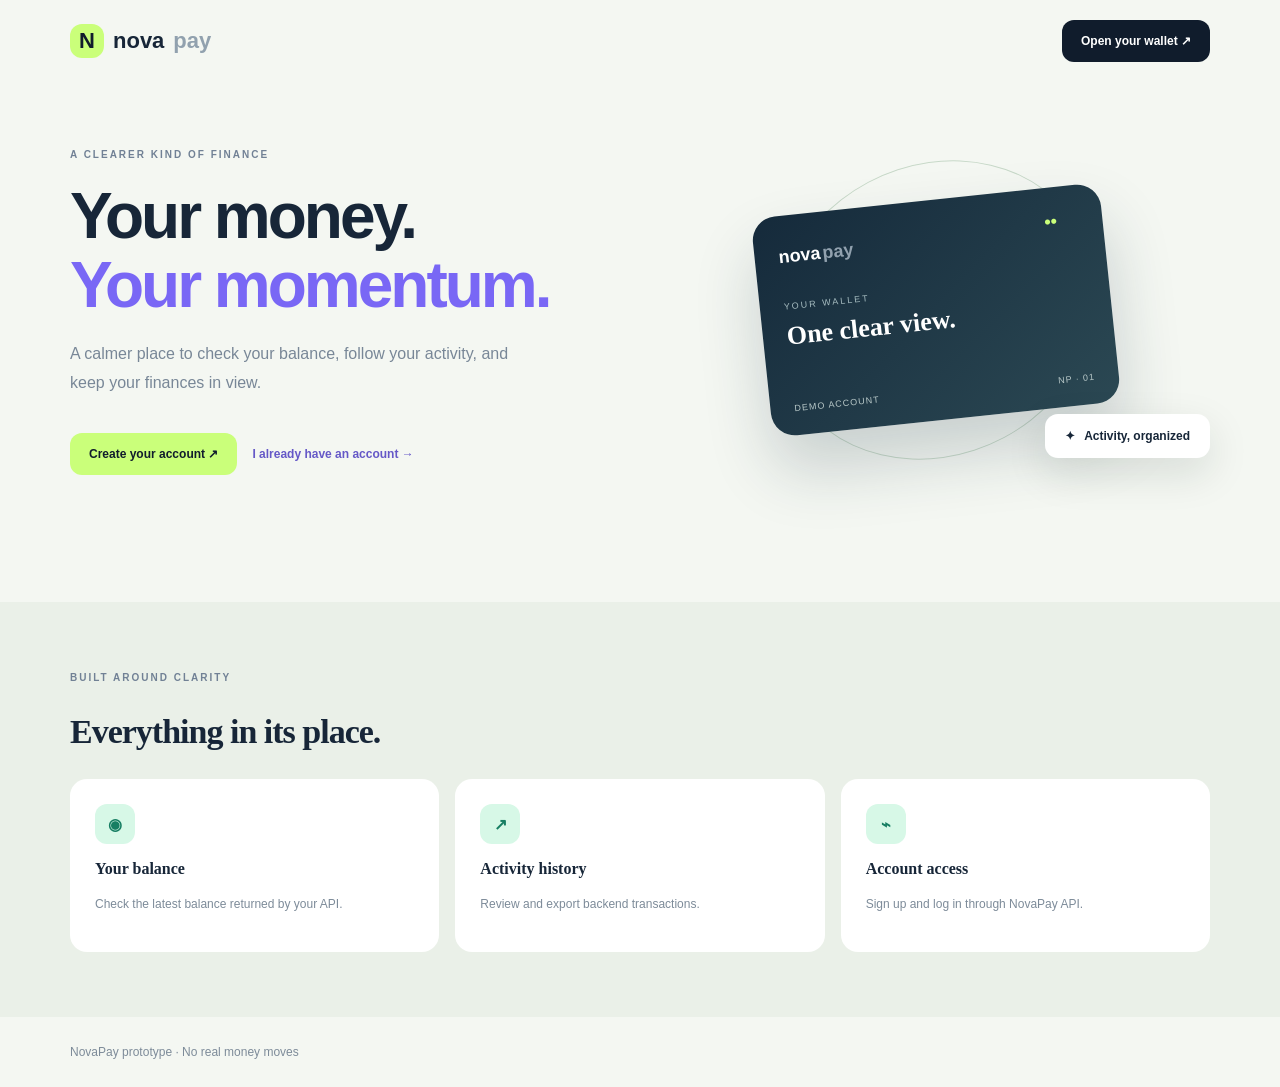
==== commit 27dd50cd: "Prepare NovaPay for deployment" ====
--- a/index.html
+++ b/index.html
@@ -1,53 +1 @@
-<!doctype html>
-<html lang="en">
-<head>
-  <meta charset="utf-8"><meta name="viewport" content="width=device-width, initial-scale=1">
-  <meta name="theme-color" content="#0b1020">
-  <title>NovaPay — Money, made clearer</title>
-  <link rel="preconnect" href="https://fonts.googleapis.com">
-  <link href="https://fonts.googleapis.com/css2?family=DM+Sans:wght@400;500;600;700&family=Manrope:wght@400;500;600;700;800&display=swap" rel="stylesheet">
-  <link rel="stylesheet" href="css/styles.css">
-</head>
-<body class="marketing-page">
-  <nav class="topnav container">
-    <a class="brand" href="index.html"><span class="brand-mark">N</span><span>nova<span class="brand-light">pay</span></span></a>
-    <div class="nav-links"><a href="#features">Features</a><a href="#how">How it works</a></div>
-    <div class="nav-actions"><a class="btn btn-quiet" href="auth.html">Log in</a><a class="btn btn-primary" href="auth.html?mode=signup">Create account <span>↗</span></a></div>
-  </nav>
-  <main>
-    <section class="hero container">
-      <div class="hero-copy">
-        <div class="eyebrow"><span class="live-dot"></span> A smarter way to move money</div>
-        <h1>Your money.<br><span class="gradient-text">Your momentum.</span></h1>
-        <p class="hero-sub">A clearer view of your money, simple ways to stay in control, and a wallet experience built around you.</p>
-        <div class="hero-actions"><a class="btn btn-primary btn-lg" href="auth.html?mode=signup">Get started <span>↗</span></a><a class="btn btn-outline btn-lg" href="#features">Explore NovaPay</a></div>
-        <div class="hero-proof"><div class="avatar-stack"><span>A</span><span>M</span><span>J</span></div><span><strong>Built for your everyday</strong><br><small>Simple. Clear. In control.</small></span></div>
-      </div>
-      <div class="hero-visual">
-        <div class="orbit orbit-one"></div><div class="orbit orbit-two"></div>
-        <div class="float-chip chip-top"><span class="chip-icon green">↗</span><span><small>Money in</small><strong>+$240.00</strong></span></div>
-        <div class="wallet-preview">
-          <div class="preview-top"><span class="brand brand-small"><span class="brand-mark">N</span> novapay</span><span class="card-dots">•••</span></div>
-          <div class="preview-label">TOTAL BALANCE <span class="eye">◉</span></div>
-          <div class="preview-balance">$4,820<span>.50</span></div>
-          <div class="preview-bottom"><div><small>ACCOUNT HOLDER</small><strong>Alex Morgan</strong></div><div class="master-mark"><i></i><i></i></div></div>
-          <div class="card-glow"></div>
-        </div>
-        <div class="mini-activity"><div class="activity-head"><strong>Recent activity</strong><span>•••</span></div><div class="activity-row"><span class="activity-icon purple">↗</span><span class="activity-name"><strong>Freelance payment</strong><small>Today, 10:42 AM</small></span><strong class="amount-positive">+$850.00</strong></div><div class="activity-row"><span class="activity-icon orange">⌁</span><span class="activity-name"><strong>Everyday coffee</strong><small>Today, 8:16 AM</small></span><strong>−$4.80</strong></div></div>
-        <div class="float-chip chip-bottom"><span class="chip-icon violet">✓</span><span><small>Transfer status</small><strong>Completed</strong></span></div>
-      </div>
-    </section>
-    <section class="trust-strip"><div class="container trust-inner"><span>MADE FOR EVERYDAY MONEY</span><span>Simple payments</span><span>Clear activity</span><span>One calm dashboard</span><span>Designed for you</span></div></section>
-    <section class="section container" id="features">
-      <div class="section-heading"><div class="eyebrow">LESS FRICTION, MORE FLOW</div><h2>Everything you need.<br><span class="muted">Nothing you don't.</span></h2><p>A thoughtfully simple place to check in, keep track, and move forward.</p></div>
-      <div class="feature-grid">
-        <article class="feature-card feature-large"><div class="feature-icon purple">◈</div><h3>Your whole picture</h3><p>See your balance and recent activity at a glance, without digging through menus.</p><div class="bars"><i style="height:35%"></i><i style="height:54%"></i><i style="height:42%"></i><i style="height:76%"></i><i style="height:58%"></i><i style="height:90%"></i><i style="height:68%"></i><i style="height:100%"></i><i style="height:74%"></i><i style="height:88%"></i><i style="height:63%"></i><i style="height:96%"></i></div></article>
-        <article class="feature-card"><div class="feature-icon green">↗</div><h3>Move money simply</h3><p>A clean transfer flow that keeps the details easy to review.</p><div class="feature-illustration transfer-illus"><span>AM</span><i>→</i><span>JS</span></div></article>
-        <article class="feature-card"><div class="feature-icon orange">◎</div><h3>Know where it goes</h3><p>Understand your recent spending with a readable transaction history.</p><div class="category-pills"><span>Essentials</span><span>Travel</span><span>Food</span></div></article>
-      </div>
-    </section>
-    <section class="cta-section container" id="how"><div><div class="eyebrow">A FRESH START</div><h2>Make money feel<br><span class="gradient-text">a little simpler.</span></h2><p>Get started with the NovaPay demo experience.</p></div><a href="auth.html?mode=signup" class="btn btn-primary btn-lg">Create your account <span>↗</span></a></section>
-  </main>
-  <footer class="container footer"><a class="brand" href="index.html"><span class="brand-mark">N</span><span>nova<span class="brand-light">pay</span></span></a><span>© 2026 NovaPay. Demo interface.</span><div><a href="auth.html">Log in</a><a href="auth.html?mode=signup">Sign up</a></div></footer>
-</body>
-</html>+<!doctype html><html lang="en"><head><meta charset="utf-8"><meta name="viewport" content="width=device-width,initial-scale=1"><title>NovaPay — Money, made clearer</title><link rel="stylesheet" href="css/styles.css"></head><body class="landing"><header class="wrap header"><a class="brand" href="index.html"><b>N</b> nova<span>pay</span></a><a class="btn" href="auth.html">Open your wallet ↗</a></header><main class="wrap hero"><section><small class="eyebrow">A CLEARER KIND OF FINANCE</small><h1>Your money.<br><em>Your momentum.</em></h1><p>A calmer place to check your balance, follow your activity, and keep your finances in view.</p><a class="btn primary" href="auth.html?mode=signup">Create your account ↗</a><a class="plain-link" href="auth.html">I already have an account →</a></section><aside class="hero-art"><div class="orbit"></div><div class="wallet"><div class="brand">nova<span>pay</span><b>••</b></div><small>YOUR WALLET</small><h2>One clear view.</h2><footer>DEMO ACCOUNT <span>NP · 01</span></footer></div><div class="float-card">✦ &nbsp; Activity, organized</div></aside></main><section class="features"><div class="wrap"><small class="eyebrow">BUILT AROUND CLARITY</small><h2>Everything in its place.</h2><div class="feature-grid"><article><b>◉</b><h3>Your balance</h3><p>Check the latest balance returned by your API.</p></article><article><b>↗</b><h3>Activity history</h3><p>Review and export backend transactions.</p></article><article><b>⌁</b><h3>Account access</h3><p>Sign up and log in through NovaPay API.</p></article></div></div></section><footer class="wrap footer">NovaPay prototype · No real money moves</footer></body></html>
--- a/css/styles.css
+++ b/css/styles.css
@@ -1,8 +1 @@
-/* NovaPay — responsive demo frontend */
-:root{--bg:#0b1020;--bg2:#0e1427;--panel:#111a2e;--panel2:#151f35;--line:rgba(255,255,255,.09);--text:#f5f7ff;--muted:#9aa6bf;--purple:#8b7cff;--purple2:#6e5df4;--green:#72e4b5;--orange:#ffb37b;--radius:22px;--shadow:0 24px 80px rgba(0,0,0,.24)}
-*{box-sizing:border-box}html{scroll-behavior:smooth;scroll-padding-top:90px}body{margin:0;background:var(--bg);color:var(--text);font-family:"DM Sans",sans-serif;font-size:14px;line-height:1.5}a{color:inherit;text-decoration:none}button,input{font:inherit}button,a{-webkit-tap-highlight-color:transparent}button{cursor:pointer}button:focus-visible,a:focus-visible,input:focus-visible{outline:2px solid var(--purple);outline-offset:3px}.container{width:min(1160px,calc(100% - 48px));margin-inline:auto}.brand{display:inline-flex;align-items:center;gap:10px;font:800 20px Manrope,sans-serif;letter-spacing:-.8px}.brand-light{color:#a9b1c8;font-weight:500}.brand-mark{width:31px;height:31px;border-radius:11px;display:grid;place-items:center;background:linear-gradient(145deg,#a69aff,#6956ef);color:white;font:800 17px Manrope;box-shadow:0 5px 20px #7865fa44}.brand-small{font-size:14px}.brand-small .brand-mark{width:24px;height:24px;border-radius:8px;font-size:13px}.btn{display:inline-flex;align-items:center;justify-content:center;gap:10px;padding:11px 17px;border:1px solid transparent;border-radius:12px;font-weight:700;transition:transform .2s,background .2s,border-color .2s;color:var(--text);white-space:nowrap}.btn:hover{transform:translateY(-1px)}.btn-primary{background:linear-gradient(135deg,#9587ff,#6e5df4);box-shadow:0 8px 25px #7765f42b}.btn-primary:hover{background:linear-gradient(135deg,#a79bff,#7a6afa)}.btn-quiet{color:#d1d7e7}.btn-outline{border-color:var(--line);background:#ffffff06}.btn-outline:hover{background:#ffffff0c}.btn-lg{padding:14px 20px;border-radius:14px}.btn-full{width:100%}.topnav{height:86px;display:flex;align-items:center;justify-content:space-between}.nav-links,.nav-actions{display:flex;align-items:center;gap:28px}.nav-links a,.footer a{color:#aeb8ce;font-weight:500}.nav-links a:hover,.footer a:hover{color:white}.nav-actions{gap:10px}.eyebrow{display:flex;align-items:center;gap:9px;color:#a8a0ff;font-size:10px;font-weight:800;letter-spacing:1.5px}.live-dot{display:inline-block;width:7px;height:7px;border-radius:50%;background:var(--green);box-shadow:0 0 0 4px #72e4b51a}.hero{display:grid;grid-template-columns:1fr 1fr;align-items:center;gap:60px;padding-top:62px;padding-bottom:90px;min-height:620px}.hero h1,.auth-promo h1{font:800 clamp(46px,5.3vw,70px)/1.08 Manrope,sans-serif;letter-spacing:-3.8px;margin:23px 0}.gradient-text{background:linear-gradient(100deg,#a79cff,#7eafff 65%,#80e8cf);-webkit-background-clip:text;background-clip:text;color:transparent}.hero-sub{max-width:470px;color:#a6b0c7;font-size:16px;line-height:1.8}.hero-actions{display:flex;gap:12px;margin-top:28px}.hero-proof{display:flex;align-items:center;gap:14px;margin-top:36px;color:#dce2f2;font-size:12px}.hero-proof small{color:var(--muted)}.avatar-stack{display:flex;padding-left:5px}.avatar-stack span{width:30px;height:30px;display:grid;place-items:center;border-radius:50%;border:2px solid var(--bg);margin-left:-5px;background:#32395c;color:#dcd9ff;font-size:10px;font-weight:800}.avatar-stack span:nth-child(2){background:#4d3c60}.avatar-stack span:nth-child(3){background:#315d5a}.hero-visual{position:relative;min-height:450px;display:grid;place-items:center}.orbit{position:absolute;border:1px solid #9990ff16;border-radius:50%;transform:rotate(-25deg)}.orbit-one{width:440px;height:290px}.orbit-two{width:510px;height:360px}.wallet-preview{width:min(390px,90%);height:245px;position:relative;z-index:2;overflow:hidden;border:1px solid #ffffff35;border-radius:23px;padding:25px 27px;background:linear-gradient(130deg,#272b53,#171d3c 62%,#242b4b);box-shadow:0 30px 80px #0508178c, inset 0 1px #ffffff1a;transform:rotate(-5deg)}.card-glow{position:absolute;width:230px;height:230px;right:-85px;top:35px;background:#7e6eff2b;filter:blur(25px);border-radius:50%;pointer-events:none}.preview-top,.preview-bottom{display:flex;justify-content:space-between;align-items:center;position:relative;z-index:1}.card-dots{letter-spacing:3px;color:#aab0d4}.preview-label{font-size:9px;letter-spacing:1.4px;color:#a9b3d3;margin-top:33px}.eye{margin-left:7px}.preview-balance{font:700 36px Manrope;letter-spacing:-1.5px;margin-top:2px;position:relative;z-index:1}.preview-balance span{color:#a9b1d2;font-size:23px}.preview-bottom{margin-top:24px}.preview-bottom small,.preview-bottom strong{display:block}.preview-bottom small{font-size:8px;letter-spacing:1.3px;color:#a7b0d1}.preview-bottom strong{font-size:11px;margin-top:3px}.master-mark{display:flex}.master-mark i{width:23px;height:23px;border-radius:50%;background:#ff6d68b0;display:block}.master-mark i+i{margin-left:-9px;background:#ffba65b0}.float-chip{position:absolute;z-index:3;display:flex;align-items:center;gap:10px;padding:12px 15px;border:1px solid #ffffff17;border-radius:14px;background:#151d32ed;box-shadow:var(--shadow);backdrop-filter:blur(14px)}.float-chip small,.float-chip strong{display:block}.float-chip small{font-size:10px;color:#aab4cb}.float-chip strong{font-size:12px;margin-top:2px}.chip-top{top:42px;right:-5px}.chip-bottom{bottom:44px;left:0}.chip-icon{width:28px;height:28px;border-radius:9px;display:grid;place-items:center}.chip-icon.green{background:#72e4b51a;color:var(--green)}.chip-icon.violet{background:#9587ff24;color:#b3aaff}.mini-activity{position:absolute;z-index:4;bottom:15px;right:-8px;width:265px;padding:17px;background:#10182bed;border:1px solid #ffffff13;border-radius:17px;box-shadow:var(--shadow);transform:rotate(2deg)}.activity-head,.activity-row{display:flex;align-items:center}.activity-head{justify-content:space-between;font-size:11px;margin-bottom:14px}.activity-head span{color:#a5afc8}.activity-row{gap:9px;margin-top:12px}.activity-icon{width:31px;height:31px;border-radius:10px;display:grid;place-items:center}.activity-icon.purple{background:#8d7cff21;color:#b0a5ff}.activity-icon.orange{background:#ffb37b1b;color:var(--orange)}.activity-name{flex:1}.activity-name strong,.activity-name small{display:block}.activity-name strong{font-size:10px}.activity-name small{font-size:9px;color:var(--muted);margin-top:2px}.activity-row>strong{font-size:10px}.amount-positive{color:var(--green)!important}.trust-strip{border-block:1px solid var(--line);background:#ffffff02}.trust-inner{min-height:75px;display:flex;align-items:center;justify-content:space-between;gap:20px;color:#a6b0c5;font-size:11px}.trust-inner span:first-child{color:#7e8aa5;font-size:9px;letter-spacing:1.2px;font-weight:800}.section{padding-top:105px;padding-bottom:100px}.section-heading{text-align:center;max-width:600px;margin:0 auto 45px}.section-heading .eyebrow{justify-content:center}.section-heading h2,.cta-section h2{font:800 clamp(34px,4vw,48px)/1.15 Manrope;letter-spacing:-2px;margin:17px 0}.muted{color:#8995af}.section-heading p,.cta-section p{color:var(--muted);font-size:14px}.feature-grid{display:grid;grid-template-columns:1.15fr 1fr 1fr;gap:16px}.feature-card{min-height:255px;padding:27px;border:1px solid var(--line);border-radius:20px;background:linear-gradient(145deg,#151d32,#101728);overflow:hidden;position:relative}.feature-icon{width:38px;height:38px;border-radius:12px;display:grid;place-items:center;font-size:19px}.feature-icon.purple{background:#8b7cff1d;color:#b3aaff}.feature-icon.green{background:#72e4b51b;color:var(--green)}.feature-icon.orange{background:#ffb37b1c;color:var(--orange)}.feature-card h3{font:700 17px Manrope;margin:20px 0 7px}.feature-card p{color:var(--muted);font-size:12px;line-height:1.8;max-width:300px}.bars{display:flex;align-items:end;gap:8px;height:65px;margin-top:20px}.bars i{flex:1;border-radius:5px 5px 0 0;background:linear-gradient(#9b8cff,#5b4ad9);opacity:.8}.feature-illustration{display:flex;align-items:center;gap:15px;margin-top:28px}.transfer-illus span{width:43px;height:43px;display:grid;place-items:center;border-radius:50%;background:#302b58;color:#c4baff;font-size:11px;font-weight:800;border:2px solid #51457e}.transfer-illus span:last-child{background:#244f4a;color:#a0f0d4;border-color:#346b60}.transfer-illus i{color:#9c91ff;font-size:20px}.category-pills{display:flex;gap:6px;flex-wrap:wrap;margin-top:28px}.category-pills span{border:1px solid var(--line);padding:7px 10px;border-radius:9px;font-size:10px;color:#c2cbe0}.cta-section{display:flex;justify-content:space-between;align-items:center;gap:30px;padding:45px 50px;margin-bottom:70px;border:1px solid #9a8cff2a;border-radius:24px;background:radial-gradient(ellipse at 80% 15%,#7b6af21e,transparent 50%),#121a2e}.cta-section h2{margin:14px 0}.cta-section p{margin-bottom:0}.footer{min-height:85px;border-top:1px solid var(--line);display:flex;align-items:center;justify-content:space-between;gap:20px;color:#77839d;font-size:11px}.footer .brand{color:var(--text)}.footer>div{display:flex;gap:18px}
-.auth-page{min-height:100vh;background:radial-gradient(ellipse at 10% 15%,#6f5ef41a,transparent 38%),var(--bg)}.auth-brand{position:absolute;top:28px;left:max(32px,calc((100% - 1250px)/2));z-index:5}.auth-layout{width:min(1180px,calc(100% - 64px));min-height:100vh;margin:auto;display:grid;grid-template-columns:1fr .85fr;gap:80px;align-items:center;padding:90px 0 50px}.auth-promo{position:relative;min-height:590px;padding-top:45px;overflow:hidden}.auth-promo h1{font-size:clamp(46px,5vw,64px);margin:22px 0}.auth-promo>p{max-width:430px;color:var(--muted);font-size:15px;line-height:1.8}.promo-stat{display:flex;align-items:center;gap:13px;margin-top:35px}.promo-stat-icon{width:42px;height:42px;border-radius:13px;background:#8b7cff1c;color:#b9afff;display:grid;place-items:center;font-size:20px}.promo-stat strong,.promo-stat span{display:block}.promo-stat strong{font-size:12px}.promo-stat span{font-size:11px;color:var(--muted);margin-top:3px}.promo-abstract{position:absolute;width:420px;height:260px;left:25px;bottom:0}.abstract-ring{position:absolute;border:1px solid #9384ff2b;border-radius:50%;transform:rotate(-20deg)}.ring-a{width:400px;height:200px;top:20px;left:0}.ring-b{width:320px;height:250px;top:-10px;left:45px}.abstract-core{position:absolute;top:72px;left:157px;width:90px;height:90px;border-radius:28px;display:grid;place-items:center;background:linear-gradient(145deg,#a69aff,#6552e9);box-shadow:0 0 90px #8170ff58;font:800 48px Manrope;transform:rotate(-8deg)}.auth-panel-wrap{display:flex;justify-content:center}.auth-panel{width:100%;max-width:430px;padding:32px;border:1px solid var(--line);border-radius:24px;background:#11192bee;box-shadow:var(--shadow)}.auth-heading h2{font:800 28px Manrope;letter-spacing:-1px;margin:12px 0 5px}.auth-heading p{color:var(--muted);margin:0;font-size:12px}.auth-tabs{display:grid;grid-template-columns:1fr 1fr;gap:4px;padding:4px;margin:25px 0 22px;border-radius:12px;background:#0b1120}.auth-tab{border:0;border-radius:9px;background:transparent;padding:10px;color:#8895af;font-size:12px;font-weight:700}.auth-tab.active{background:#222b43;color:white;box-shadow:0 2px 7px #0002}.auth-form{display:flex;flex-direction:column;gap:16px}.auth-form[hidden],[hidden]{display:none!important}.auth-form label{display:block;color:#dce2f1;font-size:11px;font-weight:700}.auth-form input:not([type=checkbox]){display:block;width:100%;height:45px;margin-top:7px;padding:0 13px;border:1px solid #ffffff16;border-radius:10px;background:#0c1323;color:white;outline:none}.auth-form input::placeholder{color:#64718b}.auth-form input:focus{border-color:#8979ff;box-shadow:0 0 0 3px #8979ff1a}.label-trailing{float:right}.text-button{border:0;background:none;color:#a99fff;font-size:11px;font-weight:700;padding:0}.checkbox-label{display:flex!important;align-items:flex-start;gap:9px;color:#9ca8c1!important;font-weight:400!important;line-height:1.6}.checkbox-label input{accent-color:#8b7cff;margin-top:3px}.auth-footnote{display:flex;align-items:flex-start;gap:8px;color:#7886a0;font-size:10px;line-height:1.7;margin:18px 0 0}.lock-icon{color:#9b91ff}.back-link{display:block;text-align:center;color:#8e9bb4;font-size:11px;margin-top:22px}.back-link:hover{color:white}.form-message{padding:10px 12px;border-radius:10px;font-size:11px;line-height:1.5;margin:12px 0}.form-message.success{background:#72e4b514;border:1px solid #72e4b533;color:#91f0c8}.form-message.error{background:#ff7d7d14;border:1px solid #ff7d7d33;color:#ffaaaa}
-.dashboard-page{background:#0c1221;min-height:100vh}.sidebar{position:fixed;inset:0 auto 0 0;width:245px;padding:27px 17px 15px;border-right:1px solid var(--line);background:#0d1425;display:flex;flex-direction:column;z-index:10}.sidebar .brand{padding:0 8px 36px}.sidebar-label{padding:0 12px 12px;color:#66738d;font-size:9px;font-weight:800;letter-spacing:1.5px}.side-nav{display:flex;flex-direction:column;gap:5px}.side-link{display:flex;align-items:center;gap:12px;width:100%;padding:12px;border:0;border-radius:11px;background:transparent;color:#9ca9c2;text-align:left;font-size:12px;font-weight:600}.side-link>span{font-size:17px;width:20px;text-align:center}.side-link:hover{background:#ffffff08;color:white}.side-link.active{background:#8b7cff1a;color:#c2baff}.sidebar-bottom{margin-top:auto}.demo-note{display:flex;align-items:center;gap:10px;padding:12px;border:1px solid #72e4b522;border-radius:12px;background:#72e4b509;margin-bottom:16px}.demo-note strong,.demo-note small{display:block}.demo-note strong{font-size:11px}.demo-note small{font-size:9px;color:#7f8ca5;margin-top:2px}.demo-note .live-dot{flex-shrink:0}.logout-btn{margin-bottom:12px}.sidebar-user{display:flex;align-items:center;gap:10px;padding:13px 4px 0;border-top:1px solid var(--line)}.user-avatar{width:34px;height:34px;border-radius:11px;display:grid;place-items:center;background:linear-gradient(145deg,#8779ff,#4c459b);color:white;font-size:11px;font-weight:800;flex-shrink:0}.sidebar-user>div:nth-child(2){min-width:0;flex:1}.sidebar-user strong,.sidebar-user small{display:block;overflow:hidden;text-overflow:ellipsis;white-space:nowrap}.sidebar-user strong{font-size:10px}.sidebar-user small{font-size:9px;color:#8491aa;margin-top:2px}.user-menu{color:#8290a9}.dashboard-main{margin-left:245px;min-height:100vh}.dash-topbar{height:72px;border-bottom:1px solid var(--line);display:flex;align-items:center;justify-content:space-between;padding:0 35px;background:#0d1425aa}.dash-topbar>div:first-of-type{display:flex;align-items:center;gap:11px;font-size:11px}.breadcrumb{color:#77849d}.breadcrumb-sep{color:#48536a}.topbar-right{display:flex;align-items:center;gap:15px}.demo-badge{display:inline-flex;align-items:center;gap:7px;padding:6px 9px;border:1px solid #72e4b523;border-radius:8px;background:#72e4b50b;color:#9beacb;font-size:9px;font-weight:700}.demo-badge i{width:5px;height:5px;border-radius:50%;background:var(--green)}.icon-button{width:34px;height:34px;border:1px solid var(--line);border-radius:10px;background:#ffffff05;color:#aab5cb;font-size:16px}.icon-button:hover{background:#ffffff0d;color:white}.small-avatar{width:30px;height:30px;border-radius:10px}.mobile-menu{display:none}.dashboard-content{max-width:1380px;margin:auto;padding:33px 35px}.welcome-row{display:flex;align-items:center;justify-content:space-between;gap:20px;margin-bottom:27px}.welcome-row h1{font:800 clamp(23px,2.5vw,31px) Manrope;letter-spacing:-1.2px;margin:9px 0 4px}.welcome-row p{color:var(--muted);font-size:12px;margin:0}.wave{color:#b0a5ff;font-size:19px}.dashboard-grid{display:grid;grid-template-columns:1.5fr 1fr 1fr;gap:15px}.balance-card,.stat-card,.panel{border:1px solid var(--line);border-radius:17px;background:linear-gradient(145deg,#151e32,#11192b)}.balance-card{padding:22px 23px;min-height:184px;position:relative;overflow:hidden;background:radial-gradient(ellipse at 100% 0%,#8b7cff20,transparent 50%),linear-gradient(145deg,#1c2440,#151d32)}.balance-card-top,.stat-card-top{display:flex;align-items:center;justify-content:space-between;color:#aeb9cf;font-size:11px}.balance-chip{padding:5px 8px;border-radius:7px;background:#72e4b510;color:#8feac7;font-size:9px}.balance-chip i{display:inline-block;width:5px;height:5px;border-radius:50%;background:var(--green);margin-right:5px}.big-balance{font:800 clamp(27px,3vw,37px) Manrope;letter-spacing:-1.5px;margin:16px 0 19px}.balance-card-bottom{display:flex;align-items:end;justify-content:space-between;border-top:1px solid #ffffff10;padding-top:12px}.balance-card-bottom span,.balance-card-bottom strong{display:block}.balance-card-bottom span{font-size:9px;color:#8f9bb5}.balance-card-bottom strong{font-size:12px;margin-top:2px}.balance-decoration{display:flex;gap:4px;align-items:end;opacity:.7}.balance-decoration span{width:5px;border-radius:3px;background:#8f81ff}.balance-decoration span:nth-child(1){height:12px}.balance-decoration span:nth-child(2){height:20px}.balance-decoration span:nth-child(3){height:15px}.stat-card{padding:20px;min-width:0}.stat-icon{width:29px;height:29px;border-radius:9px;display:grid;place-items:center;font-size:15px}.stat-icon.green{background:#72e4b51b;color:var(--green)}.stat-icon.orange{background:#ffb37b1c;color:var(--orange)}.stat-value{font:800 clamp(19px,2vw,25px) Manrope;letter-spacing:-.8px;margin-top:17px;white-space:nowrap}.stat-caption{font-size:9px;color:#8592ab;margin-top:7px}.trend-up{color:var(--green);font-weight:800;margin-right:3px}.stat-sparkline{height:27px;display:flex;gap:5px;align-items:end;margin-top:12px}.stat-sparkline i{flex:1;border-radius:3px 3px 0 0;background:#7e70ff;opacity:.65}.stat-sparkline.warm i{background:#e9a477}.content-columns{display:grid;grid-template-columns:1.65fr 1fr;gap:15px;margin-top:17px}.panel{padding:22px}.panel-heading{display:flex;align-items:center;justify-content:space-between;gap:15px;margin-bottom:19px}.panel-heading h2{font:700 15px Manrope;margin:0}.panel-heading p{font-size:10px;color:#8592ab;margin:4px 0 0}.panel-heading .text-button{font-size:10px}.transaction-table-wrap{overflow-x:auto}.transaction-table{width:100%;border-collapse:collapse;white-space:nowrap}.transaction-table th{text-align:left;font-size:9px;font-weight:600;color:#7886a0;padding:0 10px 12px;border-bottom:1px solid var(--line)}.transaction-table td{padding:13px 10px;border-bottom:1px solid #ffffff08;font-size:10px;color:#aeb9cf}.transaction-table tbody tr:last-child td{border-bottom:0}.transaction-table th:first-child,.transaction-table td:first-child{padding-left:0}.transaction-table th:last-child,.transaction-table td:last-child{padding-right:0}.align-right{text-align:right!important}.transaction-detail{display:flex;align-items:center;gap:9px}.transaction-avatar{width:30px;height:30px;display:grid;place-items:center;border-radius:9px;font-size:14px;flex-shrink:0}.transaction-avatar.in{background:#72e4b514;color:var(--green)}.transaction-avatar.out{background:#ffb37b14;color:var(--orange)}.transaction-detail strong,.transaction-detail small{display:block}.transaction-detail strong{font-size:10px;color:#e5eaf5}.transaction-detail small{font-size:9px;color:#7f8ba3;margin-top:3px}.status-pill{display:inline-block;padding:4px 7px;border-radius:6px;background:#72e4b50e;color:#8be4c3;font-size:8px}.quick-panel{min-width:0}.quick-action{display:flex;align-items:center;gap:11px;width:100%;padding:12px 0;border:0;border-bottom:1px solid #ffffff0b;background:transparent;text-align:left;color:inherit}.quick-action:last-of-type{border-bottom:0}.quick-action:hover strong{color:#b9b0ff}.quick-icon{width:35px;height:35px;border-radius:11px;display:grid;place-items:center;font-size:17px;flex-shrink:0}.quick-icon.violet{background:#8b7cff1b;color:#b4a9ff}.quick-icon.green{background:#72e4b516;color:var(--green)}.quick-icon.orange{background:#ffb37b18;color:var(--orange)}.quick-action>span:nth-child(2){flex:1;min-width:0}.quick-action strong,.quick-action small{display:block}.quick-action strong{font-size:10px}.quick-action small{font-size:9px;color:#8290a9;margin-top:3px}.quick-action>b{color:#72809a;font-size:15px;font-weight:400}.security-tip{display:flex;gap:10px;padding:12px;margin-top:17px;border:1px solid #8b7cff21;border-radius:11px;background:#8b7cff09}.security-tip>span{color:#b5aaff}.security-tip p{font-size:9px;line-height:1.7;color:#8f9bb5;margin:0}.security-tip strong{color:#d8d3ff}.profile-panel{margin-top:17px}.profile-details{display:grid;grid-template-columns:repeat(3,1fr);gap:18px}.profile-field small,.profile-field strong{display:block}.profile-field small{font-size:9px;color:#7e8ba5;letter-spacing:1px}.profile-field strong{font-size:11px;margin-top:6px;overflow-wrap:anywhere}.dash-footer{display:flex;justify-content:space-between;gap:15px;padding:25px 2px 10px;color:#66748e;font-size:9px}.modal-backdrop{position:fixed;inset:0;z-index:30;background:#050812c9;display:grid;place-items:center;padding:20px;backdrop-filter:blur(8px)}.modal{width:min(100%,440px);max-height:90vh;overflow-y:auto;border:1px solid #ffffff17;border-radius:22px;background:#121b2f;padding:27px;box-shadow:0 30px 100px #0008}.modal-top{display:flex;justify-content:space-between;gap:15px;margin-bottom:22px}.modal-top h2{font:800 25px Manrope;margin:8px 0 3px;letter-spacing:-1px}.modal-top p{color:var(--muted);font-size:11px;margin:0}.amount-input{position:relative}.amount-input>span{position:absolute;top:19px;left:13px;color:#9aa6bf}.amount-input input{padding-left:28px!important}.toast{position:fixed;right:24px;bottom:24px;z-index:50;max-width:calc(100% - 48px);padding:13px 17px;border:1px solid #72e4b533;border-radius:12px;background:#142b2a;color:#a5f2d5;font-size:11px;box-shadow:var(--shadow);opacity:0;transform:translateY(10px);pointer-events:none;transition:.25s}.toast.show{opacity:1;transform:translateY(0)}.empty-state{padding:30px;text-align:center;color:#8b98b1;font-size:11px}
-@media(max-width:1000px){.hero{gap:25px}.hero-visual{transform:scale(.9)}.dashboard-content{padding:25px 22px}.dash-topbar{padding:0 22px}.dashboard-grid{grid-template-columns:1fr 1fr}.balance-card{grid-column:1/-1}.content-columns{grid-template-columns:1fr}.auth-layout{gap:35px}.auth-promo{min-height:530px}.promo-abstract{left:-35px}}
-@media(max-width:720px){.container{width:calc(100% - 36px)}.topnav{height:72px}.nav-links{display:none}.nav-actions{gap:5px}.nav-actions .btn{padding:9px 11px;font-size:11px}.hero{grid-template-columns:1fr;padding-top:45px;padding-bottom:55px;gap:5px}.hero h1{font-size:52px;letter-spacing:-2.8px}.hero-visual{min-height:405px;transform:scale(.92);margin:0 -15px}.chip-top{right:0}.mini-activity{right:0}.chip-bottom{left:0}.trust-inner{justify-content:center;flex-wrap:wrap;padding:18px 0;gap:12px 22px}.trust-inner span:first-child{width:100%;text-align:center}.trust-inner span{font-size:10px}.section{padding:70px 0}.feature-grid{grid-template-columns:1fr}.feature-card{min-height:210px}.feature-large{min-height:245px}.cta-section{padding:30px;display:block;margin-bottom:40px}.cta-section .btn{margin-top:22px}.footer{flex-wrap:wrap;padding:22px 0}.footer>span{order:3;width:100%}.auth-brand{left:22px;top:20px}.auth-layout{width:calc(100% - 32px);display:block;padding:90px 0 35px}.auth-promo{display:none}.auth-panel{padding:25px 22px}.dashboard-main{margin-left:0}.sidebar{transform:translateX(-100%);transition:transform .25s;box-shadow:var(--shadow)}.sidebar.sidebar-open{transform:translateX(0)}.mobile-menu{display:block;border:1px solid var(--line);background:#ffffff05;color:white;border-radius:9px;padding:7px 10px}.dash-topbar{height:62px;padding:0 15px;gap:12px}.dash-topbar>div:first-of-type{flex:1}.topbar-right{gap:8px}.demo-badge{font-size:8px;padding:5px 6px}.dashboard-content{padding:24px 15px}.welcome-row{align-items:flex-start}.welcome-row h1{font-size:22px}.welcome-row p{max-width:250px;line-height:1.6}.welcome-row>.btn{padding:10px;font-size:10px}.dashboard-grid{gap:10px}.stat-card{padding:14px}.stat-value{font-size:19px}.balance-card{padding:19px}.content-columns{gap:12px}.panel{padding:17px}.transactions-panel{overflow:hidden}.transaction-table th,.transaction-table td{padding-inline:7px}.transaction-table th:nth-child(2),.transaction-table td:nth-child(2){display:none}.transaction-detail{gap:6px}.transaction-detail strong{max-width:110px;overflow:hidden;text-overflow:ellipsis}.profile-details{grid-template-columns:1fr;gap:15px}.dash-footer{flex-direction:column}.modal{padding:22px}}
-@media(max-width:390px){.hero h1{font-size:44px}.hero-actions{flex-direction:column;align-items:stretch}.hero-visual{transform:scale(.82);margin:-15px -35px}.nav-actions .btn-quiet{display:none}.dashboard-grid{grid-template-columns:1fr}.balance-card{grid-column:auto}.welcome-row{display:block}.welcome-row>.btn{margin-top:15px}.stat-value{font-size:24px}.topbar-right .demo-badge{display:none}}
+*{box-sizing:border-box} :root{--navy:#101c2c;--navy2:#1a3040;--ink:#172638;--muted:#7d8b99;--paper:#f4f7f2;--line:#e2e9e1;--lime:#caff7a;--purple:#7967f5;--mint:#d7f8e7;--peach:#ffeadb}body{margin:0;background:var(--paper);color:var(--ink);font-family:"DM Sans",Arial,sans-serif}a{color:inherit;text-decoration:none}button,input{font:inherit}button{cursor:pointer}.wrap{width:min(1140px,calc(100% - 40px));margin:auto}.brand{font:800 22px Manrope,Arial;color:inherit;display:flex;align-items:center;gap:9px}.brand b{display:inline-grid;place-items:center;width:34px;height:34px;border-radius:12px;background:var(--lime);color:var(--navy)}.brand span{color:#91a1ae}.header{height:82px;display:flex;align-items:center;justify-content:space-between}.btn{border:0;border-radius:12px;padding:14px 19px;background:var(--navy);color:white;font-weight:700;font-size:12px;display:inline-flex;justify-content:center;gap:15px;align-items:center}.primary{background:var(--lime);color:var(--navy)}.full{width:100%;margin-top:6px}.eyebrow{font-size:10px;letter-spacing:2px;font-weight:800;color:#718195}.hero{min-height:520px;display:grid;grid-template-columns:1fr 1fr;align-items:center;gap:45px;padding-bottom:65px}.hero h1,.auth-story h1{font:800 clamp(45px,5vw,68px)/1.08 Manrope,Arial;letter-spacing:-3px;margin:20px 0}.hero h1 em,.auth-story h1 em{color:var(--purple);font-style:normal}.hero p,.auth-story p{color:#788797;line-height:1.8;max-width:440px}.hero .btn{margin:20px 15px 0 0}.plain-link{display:inline-block;font-size:12px;font-weight:700;margin-top:20px;color:#6558c7}.hero-art{height:380px;display:grid;place-items:center;position:relative}.orbit{position:absolute;width:330px;height:290px;border:1px solid #c8d9c9;border-radius:50%;transform:rotate(-28deg)}.wallet{position:relative;width:min(350px,85%);height:220px;border-radius:24px;background:linear-gradient(140deg,#152a3b,#2b4853);padding:24px;color:white;box-shadow:0 35px 65px #1a304033;transform:rotate(-6deg)}.wallet .brand{color:white;font-size:18px}.wallet .brand b{display:none}.wallet .brand span{margin-left:-7px}.wallet .brand b:last-child{display:block;background:none;color:var(--lime);margin-left:auto}.wallet small{display:block;margin-top:28px;letter-spacing:2px;color:#a7bdc1;font-size:9px}.wallet h2{font:800 26px Manrope;margin:10px 0}.wallet footer{position:absolute;bottom:22px;left:24px;right:24px;display:flex;justify-content:space-between;font-size:9px;letter-spacing:1px;color:#b9c9c9}.float-card{position:absolute;right:0;bottom:42px;background:white;padding:15px 20px;border-radius:13px;box-shadow:0 15px 40px #122b2020;font-weight:700;font-size:12px}.features{background:#eaf0e8;padding:65px 0}.features h2{font:800 34px Manrope;letter-spacing:-1px}.feature-grid{display:grid;grid-template-columns:repeat(3,1fr);gap:16px}.feature-grid article{background:white;padding:25px;border-radius:17px}.feature-grid article>b{display:grid;place-items:center;background:var(--mint);width:40px;height:40px;border-radius:12px;color:#177e63}.feature-grid h3{font:700 16px Manrope}.feature-grid p,.footer{color:#7d8b99;font-size:12px;line-height:1.7}.footer{padding:25px 0}.auth-page{background:var(--navy);color:white;min-height:100vh;padding:22px 4vw}.auth-brand{margin-bottom:12px;color:white}.auth-layout{max-width:1100px;margin:auto;min-height:calc(100vh - 80px);display:grid;grid-template-columns:1fr 1fr;align-items:center;gap:7vw}.auth-story h1{font-size:clamp(40px,4vw,58px)}.auth-story p{color:#a6b6c3}.auth-panel{background:white;color:var(--ink);padding:32px;border-radius:23px;width:100%;max-width:470px;justify-self:center;box-shadow:0 35px 90px #0002}.auth-panel h2{font:800 28px Manrope;margin:12px 0 6px}.auth-panel>p{font-size:12px;color:#81909d}.tabs{display:grid;grid-template-columns:1fr 1fr;gap:4px;background:#eff3ee;border-radius:12px;padding:5px;margin:20px 0}.tabs button{border:0;border-radius:9px;padding:12px 4px;background:none;color:#748292;font-size:12px;font-weight:700}.tabs button.active{background:var(--navy);color:white}form{display:grid;gap:14px}label{font-size:11px;font-weight:700;color:#34465a}input:not([type=checkbox]){display:block;width:100%;margin-top:7px;padding:13px;border:1px solid #dce5dd;background:#f8faf8;border-radius:10px;outline:none;font-size:12px}input:focus{border-color:#7bcda4;box-shadow:0 0 0 3px #baf4d850}.check{display:flex;gap:9px;align-items:flex-start;line-height:1.6;color:#718094;font-weight:500}.check input{margin-top:3px;accent-color:#6558c7}.footnote{font-size:10px!important;line-height:1.7;color:#8995a0!important;margin:17px 0}.message{padding:12px;border-radius:10px;background:#fff0e9;border:1px solid #f4d1c2;color:#a54827;font-size:12px;line-height:1.6;overflow-wrap:anywhere;margin:10px 0}.message.success{background:#e9fbf1;color:#176849;border-color:#c5f0d8}[hidden]{display:none!important}.dash-page{background:#f4f7f3}.sidebar{position:fixed;inset:0 auto 0 0;width:230px;background:var(--navy);color:white;padding:25px 15px;display:flex;flex-direction:column;z-index:5}.sidebar .brand{margin-bottom:40px}.sidebar .eyebrow{color:#8398a8;margin:0 10px 14px}.nav{border:0;text-align:left;background:none;color:#afbdca;padding:14px 12px;border-radius:11px;font-size:12px;font-weight:600;margin-bottom:5px}.nav.active,.nav:hover{background:#26394a;color:var(--lime)}.side-status{margin-top:auto;padding:12px 9px;background:#192c3b;border:1px solid #2b4350;border-radius:11px;font-size:10px;color:#b6c7ce}.logout{margin-top:12px}.side-user{border-top:1px solid #2a3a4b;padding-top:17px;margin-top:12px;display:flex;align-items:center;gap:10px;font-size:11px}.side-user>b,.avatar{display:grid;place-items:center;width:34px;height:34px;border-radius:11px;background:var(--lime);color:var(--navy);font-weight:800}.side-user small{display:block;color:#93a5b3;font-size:9px;margin-top:4px}.dash-main{margin-left:230px;min-width:0}.topbar{height:66px;background:white;border-bottom:1px solid var(--line);display:flex;justify-content:space-between;align-items:center;padding:0 30px;font-size:11px;color:#83909d;position:sticky;top:0;z-index:3}.topbar>div{display:flex;align-items:center;gap:13px}.topbar b{color:var(--ink)}.icon-btn{background:white;border:1px solid var(--line);border-radius:10px;padding:9px 12px;font-size:11px}.mobile-only{display:none}.content{padding:30px;max-width:1500px;margin:auto}.page-title{display:flex;align-items:center;justify-content:space-between;gap:15px;margin-bottom:24px}.page-title h1{font:800 28px Manrope;letter-spacing:-1px;margin:10px 0 5px}.page-title p,.panel p{font-size:11px;color:#81909d}.stats{display:grid;grid-template-columns:1.25fr 1fr 1fr;gap:14px;margin-bottom:16px}.balance-card,.stat,.panel{background:white;border:1px solid #e0e7e1;border-radius:18px;padding:22px;min-width:0}.balance-card{background:var(--navy);color:white}.between{display:flex;align-items:center;justify-content:space-between;font-size:11px;color:#8b9ba8}.balance-card button{border:0;border-radius:7px;background:#293d4b;color:var(--lime);padding:6px 9px;font-size:10px}.balance-card h2{font:800 clamp(23px,2.4vw,34px) Manrope;letter-spacing:-1px;margin:22px 0}.balance-card hr{border:0;border-top:1px solid #344653}.balance-card small,.balance-card strong{display:block;font-size:10px;color:#a8b7c1;margin:10px 0}.balance-card strong{font-size:12px;color:white}.stat{min-height:155px}.stat small{color:#7d8b99;font-size:11px}.stat h2{font:800 25px Manrope;margin:20px 0 8px}.stat p{font-size:10px;color:#8795a1}.panel{margin-top:16px}.panel h2{font:700 16px Manrope;margin:0 0 5px}.plain-btn{border:0;background:none;color:#6558c7;font-weight:700;font-size:11px}.table-wrap{overflow-x:auto}table{width:100%;border-collapse:collapse;min-width:480px}th{text-align:left;padding:12px 8px;color:#8b97a1;font-size:9px;font-weight:500;border-bottom:1px solid var(--line)}td{padding:13px 8px;border-bottom:1px solid #edf1ed;font-size:10px;color:#657486}.tx{display:flex;align-items:center;gap:9px}.tx-icon{display:grid;place-items:center;width:30px;height:30px;border-radius:10px;background:var(--peach);color:#b96a3c}.tx-icon.in{background:var(--mint);color:#16815f}.tx strong,.tx small{display:block}.tx strong{color:#26384a;font-size:10px}.tx small{font-size:9px;color:#98a2ad;margin-top:4px}.status{background:#e8f9ef;color:#278060;padding:5px 8px;border-radius:20px;font-size:9px}.right{text-align:right}.positive{color:#17815f;font-weight:700}.empty{padding:30px;text-align:center;color:#81909d;font-size:12px}.note{margin-top:15px;padding:14px;background:#e9e7ff;border-radius:12px;color:#6658bc;font-size:11px}.note b{margin-right:5px}.profile{max-width:700px;margin-top:18px}.profile-top{display:flex;align-items:center;gap:14px;border-bottom:1px solid var(--line);padding-bottom:20px}.profile-top>b{display:grid;place-items:center;width:56px;height:56px;background:var(--lime);border-radius:16px;color:var(--navy);font-size:20px}.profile-top h2{margin:0 0 5px}.profile-top p{margin:0}.profile-grid{display:grid;grid-template-columns:1fr 1fr;gap:22px;padding:24px 0}.profile-grid small,.profile-grid strong{display:block}.profile-grid small{font-size:10px;color:#8795a1;margin-bottom:7px}.profile-grid strong{font-size:12px;overflow-wrap:anywhere}.toast{position:fixed;right:20px;bottom:20px;padding:13px 17px;background:var(--navy);color:white;border-radius:11px;font-size:12px;opacity:0;transform:translateY(10px);transition:.2s;pointer-events:none}.toast.show{opacity:1;transform:none}@media(max-width:950px){.stats{grid-template-columns:1fr 1fr}.balance-card{grid-column:1/-1}.content{padding:22px}.auth-layout{gap:25px}.auth-panel{padding:24px}}@media(max-width:680px){.wrap{width:calc(100% - 30px)}.hero{grid-template-columns:1fr;padding:35px 0}.hero h1{font-size:48px}.hero-art{height:310px}.feature-grid{grid-template-columns:1fr}.auth-page{padding:15px}.auth-layout{display:block;min-height:0}.auth-story{display:none}.auth-panel{margin:35px auto;padding:23px 19px}.sidebar{transform:translateX(-110%);transition:transform .2s}.sidebar.open{transform:translateX(0)}.dash-main{margin-left:0}.topbar{padding:0 14px}.mobile-only{display:block;border:1px solid var(--line);background:white;border-radius:8px;padding:7px}.content{padding:20px 13px}.page-title{align-items:flex-start;flex-direction:column}.page-title h1{font-size:24px}.stats{grid-template-columns:1fr}.balance-card{grid-column:auto}.panel{padding:16px 12px}.profile-grid{grid-template-columns:1fr}.header .btn{font-size:10px;padding:11px}.float-card{right:0}.hero .plain-link{display:block;margin-top:18px}}
